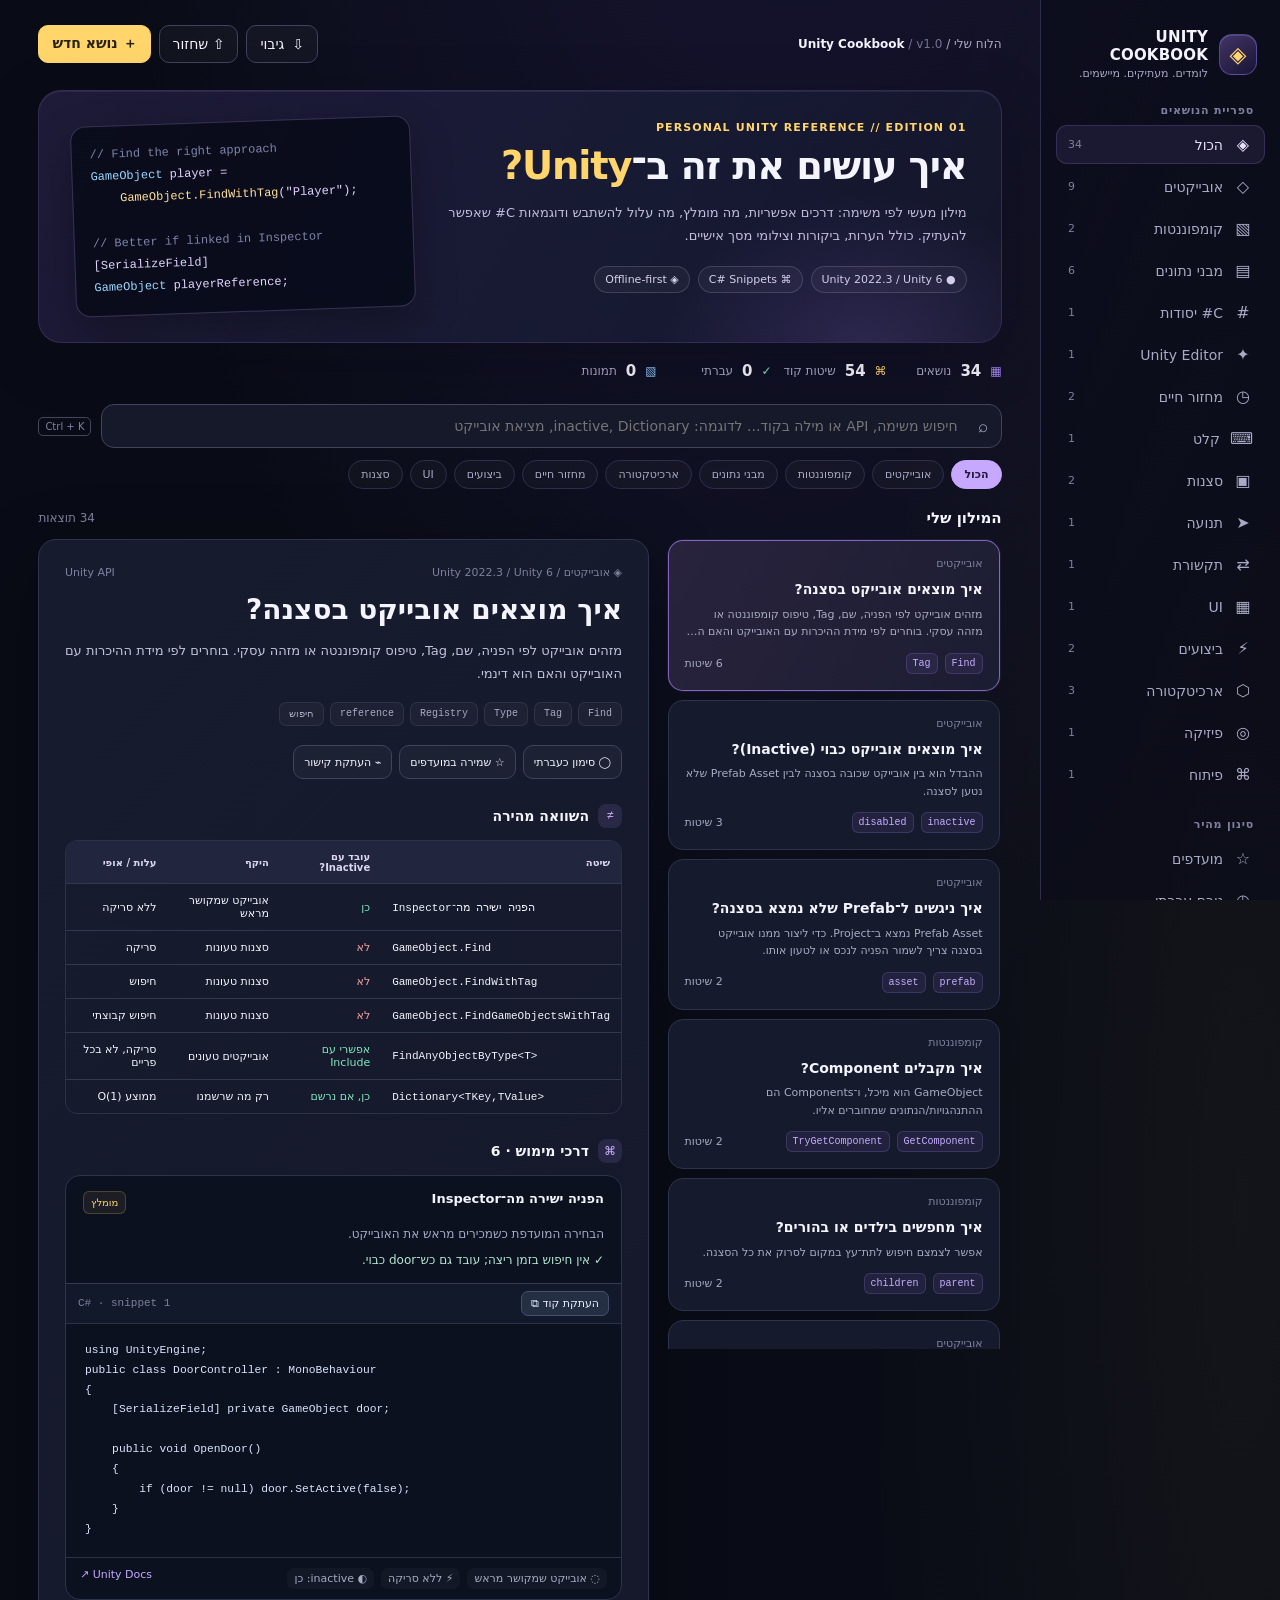
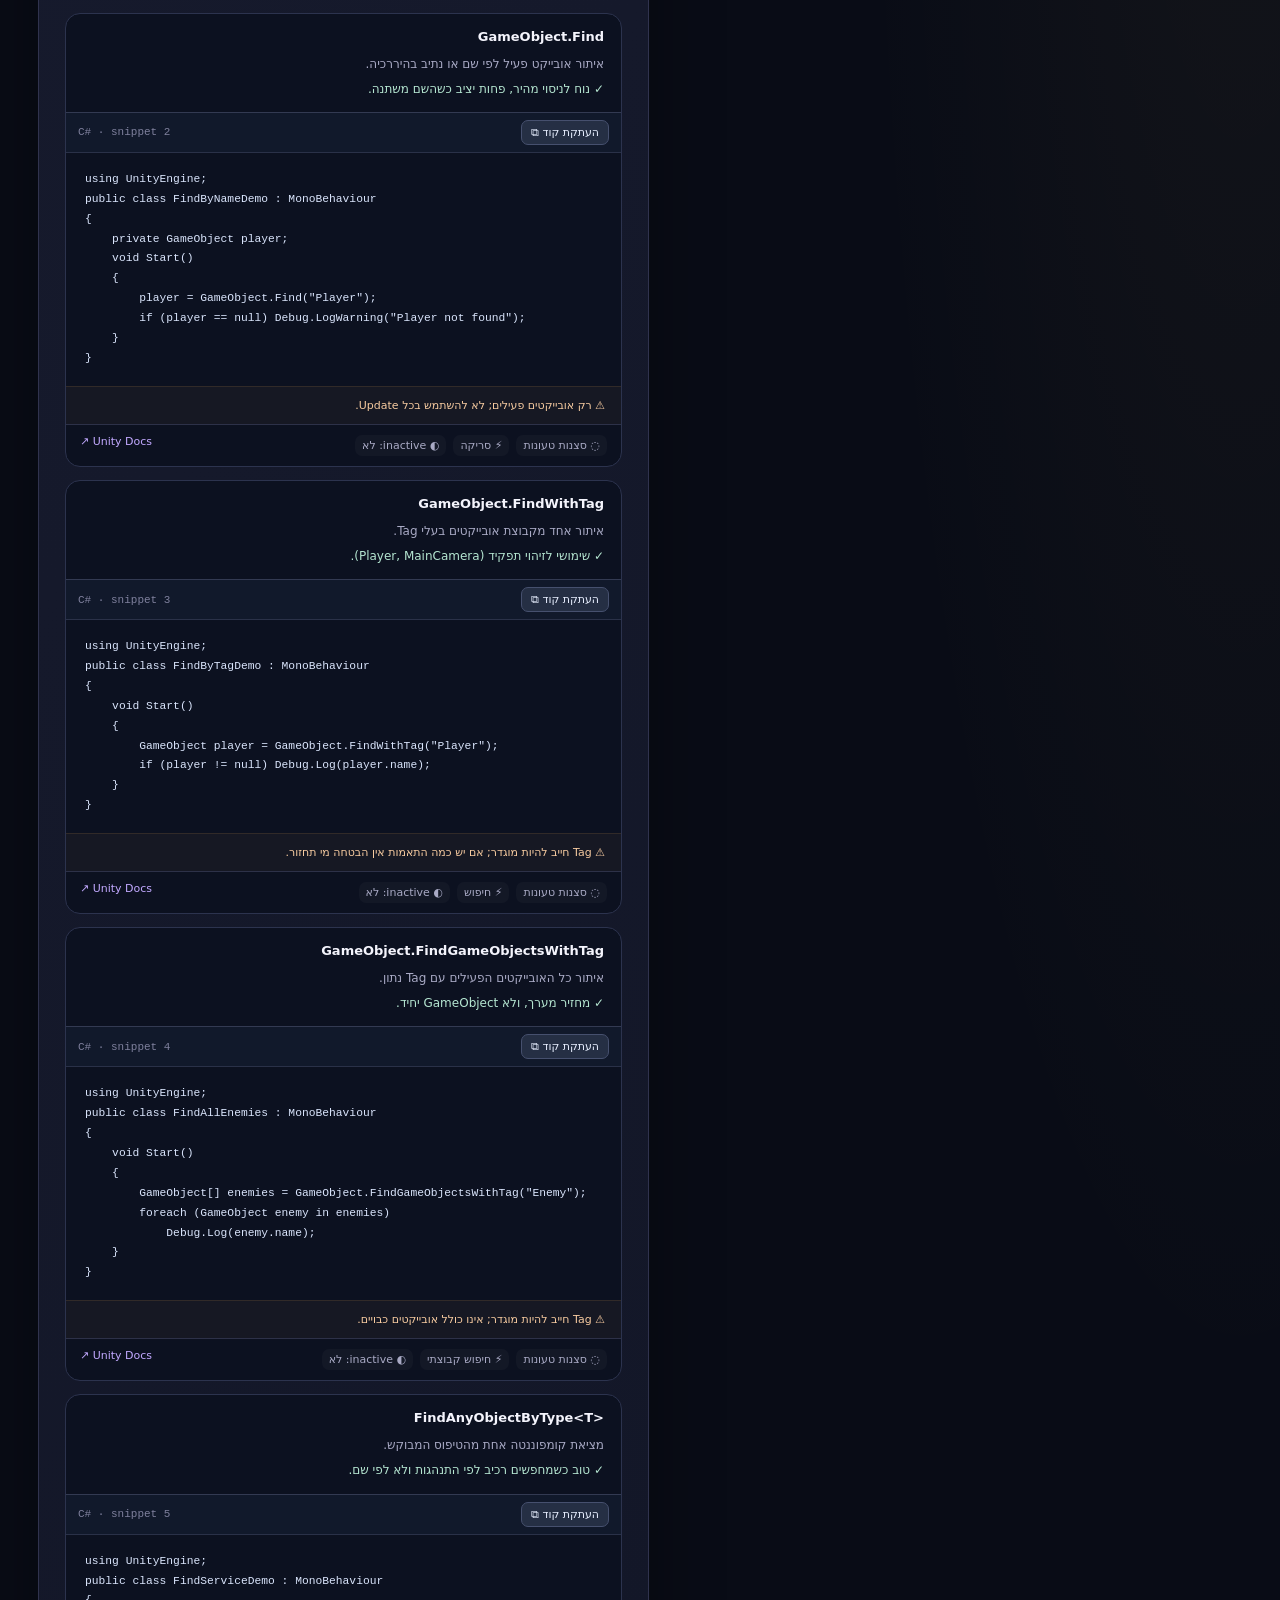
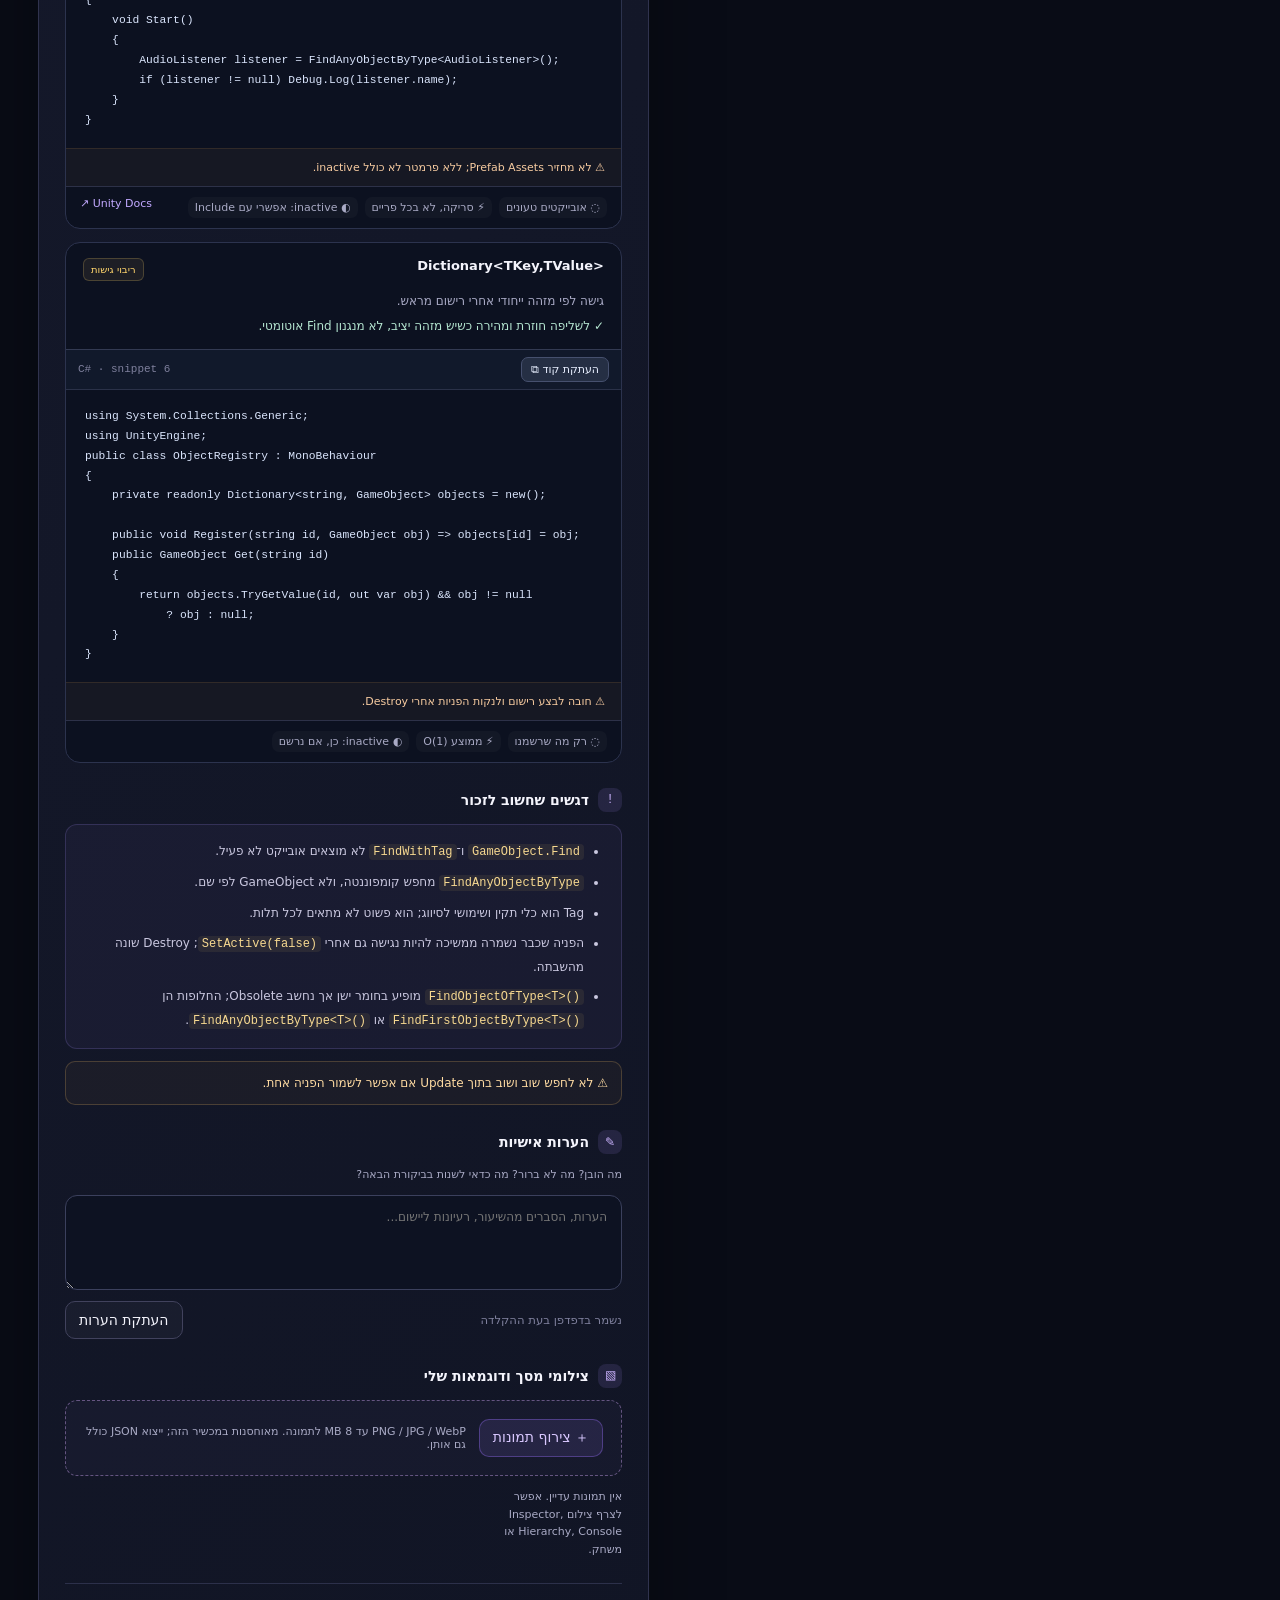
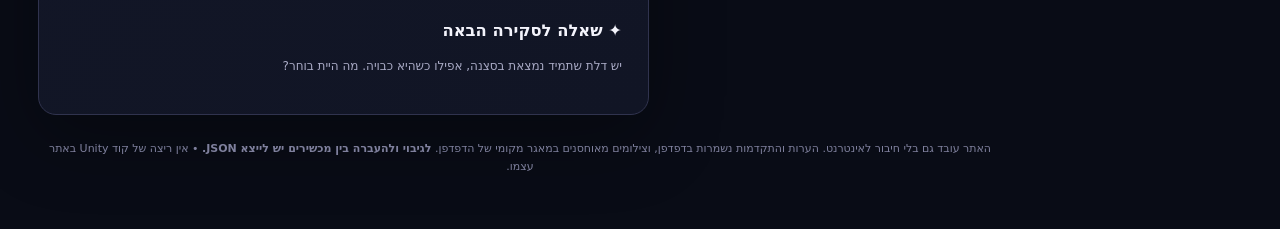
==== unity-cookbook/index.html @ 3eb7d100 "feat(unity): add interactive Unity Cookbook reference" ====
<!DOCTYPE html>
<html lang="he" dir="rtl">
<head>
<meta charset="UTF-8" />
<meta name="viewport" content="width=device-width, initial-scale=1, viewport-fit=cover" />
<meta name="color-scheme" content="dark" />
<meta name="theme-color" content="#0e101e" />
<title>Unity Cookbook — מילון הפיתוח שלי</title>
<style>
:root{--bg:#090c16;--bg2:#101326;--surface:#14182d;--panel:#181d34;--edge:#2c304a;--edge2:#41425d;--text:#f4f4fc;--muted:#a9aac5;--muted2:#7f809d;--purple:#ad8bff;--purple2:#8152ff;--yellow:#ffd56c;--green:#80e7bf;--red:#f5a2a2;--blue:#95c8ff;--r:18px;--shadow:0 22px 75px #0005;--mon:ui-monospace,SFMono-Regular,Consolas,'Cascadia Code',monospace;--font:system-ui,-apple-system,'Segoe UI',Arial,sans-serif}
*{box-sizing:border-box}html{scroll-behavior:smooth}body{font-family:var(--font);background:radial-gradient(ellipse 56% 32% at 62% -11%,#6945d52b,transparent),radial-gradient(ellipse 30% 36% at 97% 24%,#ffd36a0b,transparent),var(--bg);color:var(--text);margin:0;min-height:100vh;font-size:14px}button,input,textarea,select{font:inherit}button{cursor:pointer}button:disabled{opacity:.4;cursor:not-allowed}button:focus-visible,input:focus-visible,textarea:focus-visible,select:focus-visible,a:focus-visible{outline:2px solid var(--yellow);outline-offset:3px}a{color:var(--purple)}::selection{background:#916aff66;color:white}
.app{display:grid;grid-template-columns:240px minmax(0,1fr);min-height:100vh;max-width:1820px;margin:auto}.sidebar{border-left:1px solid var(--edge);padding:28px 15px 20px;background:#0b0d1bba;display:flex;flex-direction:column;gap:24px;position:sticky;top:0;height:100dvh;overflow:auto;z-index:5}.brand{display:flex;gap:11px;align-items:center;padding:0 8px}.brand-icon{width:41px;height:41px;display:grid;place-items:center;border:1px solid #9580fe66;background:linear-gradient(145deg,#ae83ff55,#8254f91e);border-radius:13px;color:var(--yellow);font-weight:900;font-size:22px;box-shadow:inset 0 1px #fff2}.brand strong{display:block;font-size:15px;letter-spacing:.2px}.brand small{display:block;color:var(--muted);font-size:11px;margin-top:3px}.mini-heading{font-size:11px;font-weight:800;letter-spacing:.07em;color:var(--muted2);padding:0 11px;margin-bottom:8px}.side-items{display:grid;gap:3px}.side-btn{width:100%;display:flex;align-items:center;gap:10px;min-height:39px;color:var(--muted);border:1px solid transparent;border-radius:11px;background:transparent;padding:0 11px;text-align:right}.side-btn:hover{background:#ffffff09;color:#fff}.side-btn.is-active{border-color:#aa88ff30;background:#ab88ff18;color:#e8dfff}.side-btn .glyph{font-size:16px;min-width:20px;text-align:center}.side-btn .count{margin-inline-start:auto;color:var(--muted2);font-size:11px;font-variant-numeric:tabular-nums}.progress-side{margin-top:auto;padding:13px;background:#ffffff06;border:1px solid var(--edge);border-radius:14px}.progress-title{display:flex;justify-content:space-between;gap:8px;font-size:12px}.progress-title span{color:var(--yellow);font-weight:800}.bar{background:#34344c;height:7px;border-radius:20px;overflow:hidden;margin:12px 0}.bar-fill{height:100%;width:0;background:linear-gradient(90deg,var(--purple2),var(--yellow));transition:width .3s}.side-note{color:var(--muted2);font-size:11px;line-height:1.5}.sidebar-actions{display:grid;gap:7px}.sidebar-actions button{justify-content:flex-start}
.main{min-width:0;padding:25px clamp(16px,3vw,44px) 60px}.topbar{display:flex;align-items:center;gap:12px;justify-content:space-between;margin-bottom:27px}.breadcrumb{color:var(--muted);font-size:12px}.breadcrumb b{color:var(--text)}.top-commands{display:flex;align-items:center;gap:8px;flex-wrap:wrap}.icon-btn,.btn{display:inline-flex;gap:8px;align-items:center;justify-content:center;border-radius:10px;min-height:38px;padding:8px 13px;border:1px solid var(--edge2);background:#ffffff08;color:var(--text);transition:.15s}.icon-btn:hover,.btn:hover{background:#ffffff14;border-color:#8f83c3}.btn-primary{background:var(--yellow);color:#282010;border-color:var(--yellow);font-weight:850}.btn-primary:hover{background:#ffdc84;border-color:#ffdc84}.btn-soft{border-color:#8d67ea65;background:#a480fa1c;color:#d9c8ff}.icon-btn{width:39px;padding:0}.kbd{padding:3px 6px;border:1px solid #45465c;border-radius:5px;color:var(--muted2);font-size:10px;direction:ltr}.hero{display:grid;grid-template-columns:minmax(0,1fr) minmax(210px,340px);gap:18px;background:linear-gradient(120deg,#252044bb,#191c36dd 58%,#14172ccc);border:1px solid #4a3b6f8e;box-shadow:inset 0 1px #ffffff12,0 16px 60px #0708173c;border-radius:23px;padding:30px 34px;overflow:hidden;position:relative}.hero:before{content:"";position:absolute;inset:auto -80px -175px auto;width:430px;height:330px;background:radial-gradient(ellipse,#ac7bfe2a,transparent 68%);pointer-events:none}.eyebrow{font-size:11px;font-weight:800;letter-spacing:.1em;color:var(--yellow);margin-bottom:9px}.hero h1{font-size:clamp(25px,3vw,42px);margin:0;line-height:1.2;letter-spacing:-.03em}.hero p{color:#c3bedb;max-width:550px;line-height:1.75;margin:13px 0 18px;font-size:13px}.hero-pills{display:flex;gap:8px;flex-wrap:wrap}.pill{border:1px solid #ffffff25;border-radius:999px;background:#ffffff09;padding:6px 10px;color:#d6d2eb;font-size:11px}.hero-code{direction:ltr;text-align:left;align-self:center;background:#080b18d9;border:1px solid #64558980;border-radius:15px;padding:17px 18px;box-shadow:0 16px 40px #0004;transform:rotate(-2deg);max-width:100%;font:12px/1.85 var(--mon);color:#e3d5ff;white-space:pre;overflow:auto}.hero-code .h-fn{color:#ffe19a}.hero-code .h-type{color:#9ed8ff}.hero-code .h-comment{color:#7d84a7}.stats{display:flex;gap:10px;align-items:center;margin:19px 0 24px;flex-wrap:wrap}.stat{min-width:105px;display:flex;gap:9px;align-items:center;color:var(--muted);font-size:12px}.stat b{color:var(--text);font-size:15px}.search-row{display:flex;gap:10px;align-items:center;margin-bottom:12px}.search-wrap{position:relative;flex:1;min-width:0}.search-wrap input{width:100%;border-radius:13px;padding:13px 43px 13px 14px;outline:0;color:var(--text);background:#15192a;border:1px solid #42435d}.search-wrap input:focus{border-color:var(--purple);box-shadow:0 0 0 3px #a984ff20}.search-icon{position:absolute;right:14px;top:50%;transform:translateY(-50%);color:var(--muted);font-size:17px}.chip-row{display:flex;flex-wrap:wrap;gap:7px;margin-bottom:20px}.chip{font-size:11px;border:1px solid var(--edge);background:#ffffff06;color:var(--muted);border-radius:999px;padding:7px 12px}.chip.active{color:#251a38;background:#c6a8ff;border-color:#c6a8ff;font-weight:800}.section-heading{display:flex;justify-content:space-between;align-items:center;gap:10px;margin-bottom:12px}.section-heading h2{font-size:15px;margin:0}.section-heading span{color:var(--muted2);font-size:12px}.work-area{display:grid;grid-template-columns:minmax(265px,335px) minmax(0,1fr);gap:18px;align-items:start}.catalog{display:flex;flex-direction:column;gap:9px;max-height:calc(100dvh - 90px);overflow:auto;padding:1px 2px 4px 1px;position:sticky;top:18px}.topic-card{border:1px solid #2e324b;background:#151a2d;border-radius:15px;text-align:right;color:inherit;padding:16px;transition:.16s;box-shadow:none}.topic-card:hover{border-color:#7262a2;transform:translateY(-1px)}.topic-card.selected{border-color:#b58cffa8;background:linear-gradient(120deg,#29233d,#1b1d32);box-shadow:0 0 0 1px #a283fd18}.topic-top{display:flex;align-items:center;justify-content:space-between;gap:8px;color:var(--muted2);font-size:11px}.topic-name{display:block;margin:9px 0 6px;font-size:14px;font-weight:800;line-height:1.45}.topic-desc{color:var(--muted);font-size:11px;line-height:1.6;display:-webkit-box;-webkit-line-clamp:2;-webkit-box-orient:vertical;overflow:hidden}.topic-meta{display:flex;gap:7px;margin-top:12px;align-items:center}.token{font:10px var(--mon);background:#a784fe16;color:#c6afff;border:1px solid #ac88ff30;padding:4px 6px;border-radius:6px;direction:ltr}.done{color:var(--green);font-size:11px}.favorite-dot{color:var(--yellow);font-size:15px}.detail{background:linear-gradient(135deg,#171b2e,#111525);border:1px solid #30334e;border-radius:18px;padding:clamp(16px,2vw,30px);min-width:0;box-shadow:var(--shadow)}.article-breadcrumb{display:flex;align-items:center;justify-content:space-between;gap:10px;flex-wrap:wrap;color:var(--muted2);font-size:11px}.article-title{font-size:clamp(20px,2.2vw,28px);margin:12px 0 10px;line-height:1.35}.lead{font-size:13px;line-height:1.8;color:#c3c4dc;margin:0 0 17px}.tags{display:flex;gap:6px;flex-wrap:wrap;margin-bottom:19px}.tag{background:#ffffff08;border:1px solid #ffffff14;padding:5px 9px;border-radius:7px;color:var(--muted);font:10px var(--mon);direction:ltr}.actions{display:flex;gap:7px;flex-wrap:wrap;margin:15px 0 25px}.actions .btn{font-size:11px;min-height:34px;padding:7px 10px}.article-sect{margin-top:25px}.article-sect h3{font-size:14px;margin:0 0 12px;display:flex;gap:9px;align-items:center}.article-sect h3 .seq{display:grid;place-items:center;background:#b28dff20;color:#ccb4ff;border-radius:8px;width:24px;height:24px;font:12px var(--mon)}.method{background:#0c1120;border:1px solid #2c334e;border-radius:15px;overflow:hidden;margin-bottom:13px}.method-head{padding:15px 17px 11px;display:flex;align-items:flex-start;gap:10px;justify-content:space-between}.method-title{font-size:13px;font-weight:800;direction:ltr;text-align:left;unicode-bidi:plaintext}.method-desc{font-size:12px;line-height:1.6;color:var(--muted);padding:0 17px 13px}.method-flag{font-size:10px;white-space:nowrap;color:var(--yellow);background:#ffd56c12;border:1px solid #ffd56c35;padding:5px 7px;border-radius:6px}.codebar{display:flex;gap:8px;align-items:center;justify-content:space-between;padding:7px 12px;background:#11192b;border-top:1px solid #333a52;border-bottom:1px solid #2a3148;color:var(--muted2);font:11px var(--mon);direction:ltr}.codebar button{font-family:var(--font);font-size:11px;border:1px solid #46506e;border-radius:7px;padding:5px 9px;background:#252f44;color:#e8efff}.codebar button:hover{background:#3b4861}.method pre{direction:ltr;text-align:left;white-space:pre;overflow:auto;margin:0;padding:17px 19px;font:11.3px/1.76 var(--mon);tab-size:4;color:#dae5fc;scrollbar-width:thin;max-height:420px}.method-foot{display:flex;flex-wrap:wrap;gap:7px;padding:10px 14px;border-top:1px solid #2d3148;color:var(--muted);font-size:11px}.micro{display:inline-flex;gap:5px;align-items:center;padding:4px 7px;border-radius:7px;background:#ffffff07}.method-caution{color:#f7cba0;font-size:11px;line-height:1.55;padding:10px 16px;background:#ffbd6b0a;border-top:1px solid #e6a35121}.method-link{display:inline-block;color:#c2a9ff;text-decoration:none;font-size:11px;margin-inline-start:auto}.method-link:hover{text-decoration:underline}.tips{background:#a78bfd0c;border:1px solid #a78bfd2f;border-radius:12px;padding:15px 17px}.tips ul{margin:0;padding-right:20px;line-height:1.9;color:#cac8e0;font-size:12px}.tips li+li{margin-top:7px}.warning{margin-top:12px;border:1px solid #f9c36a36;border-radius:10px;padding:11px 13px;color:#ffdba2;font-size:12px;line-height:1.7;background:#e6a74c0b}.compare{width:100%;overflow:auto;border:1px solid var(--edge);border-radius:12px}.compare table{border-collapse:collapse;width:100%;min-width:550px;font-size:11px}.compare th{background:#22253e;color:#dcd6f2;font-size:10px}.compare td,.compare th{padding:10px 11px;text-align:right;border-bottom:1px solid #333750}.compare tr:last-child td{border-bottom:0}.compare td:first-child{font-family:var(--mon);direction:ltr;text-align:left;unicode-bidi:plaintext}.compare .yes{color:var(--green)}.compare .no{color:var(--red)}.notes-editor{width:100%;min-height:95px;border-radius:12px;padding:12px 14px;resize:vertical;background:#0d1222;color:var(--text);border:1px solid #3b405d;line-height:1.65;font-size:12px}.muted{color:var(--muted);font-size:11px;line-height:1.6}.attachment-zone{border:1px dashed #655581;border-radius:12px;padding:18px;display:flex;align-items:center;gap:13px;flex-wrap:wrap;background:#a787ff09}.attachment-zone p{color:var(--muted);font-size:11px;margin:0;flex:1}.gallery{display:grid;grid-template-columns:repeat(auto-fill,minmax(110px,1fr));gap:10px;margin-top:12px}.thumb{position:relative;min-width:0}.thumb img{width:100%;height:105px;object-fit:cover;cursor:pointer;border-radius:10px;border:1px solid #4a4964;background:#222}.thumb span{display:block;font-size:10px;color:var(--muted);white-space:nowrap;overflow:hidden;text-overflow:ellipsis;padding-top:5px}.delete-thumb{position:absolute;top:5px;left:5px;background:#111bde!important;color:white;border:1px solid #fffa;border-radius:6px;font-size:12px;min-width:23px;height:23px}.review-prompt{border-top:1px solid var(--edge);padding-top:20px;margin-top:25px}.review-prompt p{font-size:12px;color:var(--muted);line-height:1.7}.footer{margin-top:25px;color:var(--muted2);font-size:11px;text-align:center;line-height:1.6}.empty{border:1px dashed #54516e;border-radius:16px;padding:55px 20px;text-align:center;color:var(--muted);line-height:1.8}.empty strong{display:block;color:var(--text);font-size:18px}.back-mobile{display:none}.modal{position:fixed;inset:0;z-index:30;background:#02030bdc;display:none;align-items:center;justify-content:center;padding:20px;backdrop-filter:blur(12px)}.modal.open{display:flex}.modal-card{width:min(560px,100%);background:#191e32;border:1px solid #6b6487;border-radius:20px;padding:24px;box-shadow:0 20px 100px #000b;max-height:90dvh;overflow:auto}.modal-title{display:flex;justify-content:space-between;align-items:center;gap:12px}.modal-card h2{font-size:20px;margin:0 0 18px}.field{display:grid;gap:7px;margin-bottom:14px}.field label{color:var(--muted);font-size:12px}.field input,.field select,.field textarea{width:100%;border:1px solid #454a67;border-radius:9px;color:var(--text);background:#0f1526;padding:11px;outline:0}.field textarea{min-height:85px;resize:vertical}.field .codearea{font:11px/1.5 var(--mon);direction:ltr;text-align:left;min-height:145px}.modal-footer{display:flex;justify-content:flex-end;gap:8px;margin-top:15px}.image-modal img{max-width:min(100%,1100px);max-height:83dvh;object-fit:contain}.image-modal .close-image{position:fixed;top:20px;left:20px;color:white;background:#1d2546;border:1px solid #72738c;border-radius:12px;font-size:18px;padding:10px 14px}.toast{position:fixed;bottom:23px;left:24px;border:1px solid #6c658a;background:#25243e;color:white;padding:12px 16px;border-radius:12px;box-shadow:0 12px 40px #0009;z-index:50;font-size:12px;display:none;max-width:calc(100vw - 40px)}.toast.show{display:block}.mobile-nav{display:none}.small-divider{height:1px;background:var(--edge);margin:15px 0}.save-line{display:flex;justify-content:space-between;gap:10px;margin-top:8px;align-items:center}.save-line small{color:var(--muted2)}
@media(max-width:1200px){.app{grid-template-columns:195px minmax(0,1fr)}.sidebar{padding-inline:10px}.work-area{grid-template-columns:minmax(230px,300px) minmax(0,1fr)}.main{padding-inline:20px}.hero{grid-template-columns:1fr minmax(160px,240px);padding:25px}.hero-code{font-size:10px}}
@media(max-width:930px){.app{grid-template-columns:1fr}.sidebar{display:none}.main{padding:14px 15px 75px}.mobile-nav{display:flex;align-items:center;justify-content:space-between;gap:12px;padding:9px 15px;background:#111526;position:sticky;top:0;z-index:10;border-bottom:1px solid var(--edge)}.mobile-nav .brand-icon{width:33px;height:33px;font-size:18px}.mobile-nav .brand strong{font-size:13px}.mobile-nav button{padding:7px 10px;font-size:11px}.topbar{margin-bottom:15px}.work-area{grid-template-columns:minmax(215px,290px) minmax(0,1fr)}.catalog{top:70px;max-height:calc(100dvh - 85px)}}
@media(max-width:700px){.hero{grid-template-columns:1fr;padding:21px}.hero-code{display:none}.hero h1{font-size:27px}.hero p{font-size:12px}.topbar .breadcrumb{display:none}.topbar{justify-content:flex-end}.top-commands .kbd{display:none}.work-area{display:block}.catalog{max-height:none;position:static;overflow:visible}.detail{display:none;scroll-margin-top:80px}.search-row .kbd{display:none}.work-area.detail-open .catalog{display:none}.work-area.detail-open .detail{display:block}.work-area.detail-open .back-mobile{display:inline-flex;margin-bottom:13px}.topic-card{padding:15px}.stat{min-width:auto}.article-title{font-size:23px}.detail{padding:18px 15px}.modal{padding:12px}.modal-card{padding:18px}}
@media(prefers-reduced-motion:reduce){*,*:before,*:after{animation-duration:.01ms!important;scroll-behavior:auto!important;transition:none!important}.topic-card:hover{transform:none}}
</style>
</head>
<body>
<div class="mobile-nav"><div class="brand"><div class="brand-icon">◈</div><div><strong>UNITY COOKBOOK</strong><small>המילון האישי</small></div></div><button id="mobileMenu" class="btn">חיפוש ◂</button></div>
<div class="app">
<aside class="sidebar">
  <div class="brand"><div class="brand-icon">◈</div><div><strong>UNITY COOKBOOK</strong><small>לומדים. מעתיקים. מיישמים.</small></div></div>
  <div><div class="mini-heading">ספריית הנושאים</div><div id="sideCategories" class="side-items"></div></div>
  <div><div class="mini-heading">סינון מהיר</div><div class="side-items"><button class="side-btn" data-mode="favorites"><span class="glyph">☆</span> מועדפים</button><button class="side-btn" data-mode="unreviewed"><span class="glyph">◷</span> טרם עברתי</button><button class="side-btn" data-mode="reviewed"><span class="glyph">✓</span> כבר למדתי</button></div></div>
  <div class="progress-side"><div class="progress-title"><b>התקדמות בלמידה</b><span id="sideProgressCount">0/0</span></div><div class="bar"><div id="progressFill" class="bar-fill"></div></div><div class="side-note">מסמנים נושאים כ"עברתי עליו" אחרי Review.</div></div>
  <div class="sidebar-actions"><button id="exportSide" class="btn">⇩ גיבוי מלא (JSON)</button><button id="importSide" class="btn">⇧ שחזור גיבוי</button><button id="markdownSide" class="btn">≡ ייצוא Markdown</button></div>
</aside>
<div class="main">
<div class="topbar"><div class="breadcrumb">הלוח שלי / <b>Unity Cookbook</b> <span style="color:#6f7390">/ v1.0</span></div><div class="top-commands"><button class="btn" id="backupTop" title="ייצוא קובץ שכולל הערות וצילומי מסך">⇩ <span>גיבוי</span></button><button class="btn" id="importTop" title="שחזור מגיבוי JSON">⇧ שחזור</button><button class="btn btn-primary" id="addTop">＋ נושא חדש</button></div></div>
<header class="hero"><div><div class="eyebrow">PERSONAL UNITY REFERENCE // EDITION 01</div><h1>איך עושים את זה ב־<span style="color:var(--yellow)">Unity?</span></h1><p>מילון מעשי לפי משימה: דרכים אפשריות, מה מומלץ, מה עלול להשתבש ודוגמאות C# שאפשר להעתיק. כולל הערות, ביקורות וצילומי מסך אישיים.</p><div class="hero-pills"><span class="pill">● Unity 2022.3 / Unity 6</span><span class="pill">⌘ C# Snippets</span><span class="pill">◈ Offline-first</span></div></div><div class="hero-code"><span class="h-comment">// Find the right approach</span>
<span class="h-type">GameObject</span> player =
    <span class="h-fn">GameObject.FindWithTag</span>("Player");

<span class="h-comment">// Better if linked in Inspector</span>
[SerializeField]
<span class="h-type">GameObject</span> playerReference;</div></header>
<div class="stats"><div class="stat"><span style="color:var(--purple)">▦</span> <b id="statTopics">0</b> נושאים</div><div class="stat"><span style="color:var(--yellow)">⌘</span> <b id="statMethods">0</b> שיטות קוד</div><div class="stat"><span style="color:var(--green)">✓</span> <b id="statReviewed">0</b> עברתי</div><div class="stat"><span style="color:var(--blue)">▧</span> <b id="statPhotos">0</b> תמונות</div></div>
<div class="search-row"><div class="search-wrap"><span class="search-icon">⌕</span><input id="search" type="search" placeholder="חיפוש משימה, API או מילה בקוד... לדוגמה: inactive, Dictionary, מציאת אובייקט" autocomplete="off" /></div><span class="kbd">Ctrl + K</span></div>
<div class="chip-row" id="chips"></div>
<div class="section-heading"><h2 id="sectionTitle">המילון שלי</h2><span id="sectionCount">0 תוצאות</span></div>
<div class="work-area" id="workArea"><div id="catalog" class="catalog"></div><article id="detail" class="detail"></article></div>
<footer class="footer">האתר עובד גם בלי חיבור לאינטרנט. הערות והתקדמות נשמרות בדפדפן, וצילומים מאוחסנים במאגר מקומי של הדפדפן. <strong>לגיבוי ולהעברה בין מכשירים יש לייצא JSON.</strong> • אין ריצה של קוד Unity באתר עצמו.</footer>
</div>
</div>
<div class="modal" id="entryModal" role="dialog" aria-modal="true" aria-label="הוספת נושא"><div class="modal-card"><div class="modal-title"><h2>נושא חדש למילון</h2><button class="icon-btn" id="closeModal" aria-label="סגירה">×</button></div><form id="entryForm"><div class="field"><label for="newTitle">שם המשימה</label><input id="newTitle" maxlength="120" placeholder="איך מוצאים אובייקט לפי..." required /></div><div class="field"><label for="newCategory">קטגוריה</label><select id="newCategory"></select></div><div class="field"><label for="newSummary">הסבר קצר</label><textarea id="newSummary" placeholder="מתי נשתמש בזה ומה זה עושה?" required></textarea></div><div class="field"><label for="newMethod">שם השיטה</label><input id="newMethod" maxlength="100" placeholder="GameObject.Find(...)" required /></div><div class="field"><label for="newCode">קוד C#</label><textarea id="newCode" class="codearea" placeholder="using UnityEngine; ..." required spellcheck="false"></textarea></div><div class="field"><label for="newTips">דגשים/הערות (שורה לכל דגש)</label><textarea id="newTips"></textarea></div><div class="modal-footer"><button type="button" class="btn" id="cancelModal">ביטול</button><button type="submit" class="btn btn-primary">שמירת הנושא</button></div></form></div></div>
<div class="modal image-modal" id="imageModal"><button id="closeImage" class="close-image" aria-label="סגירה">×</button><img id="zoomedImage" alt="צילום מסך מוגדל" /></div>
<input id="importInput" type="file" accept="application/json,.json" hidden />
<input id="imageInput" type="file" accept="image/png,image/jpeg,image/webp" multiple hidden />
<div id="toast" class="toast" aria-live="polite"></div>
<script type="application/json" id="seed">[{"id":"find-object","title":"איך מוצאים אובייקט בסצנה?","category":"אובייקטים","summary":"מזהים אובייקט לפי הפניה, שם, Tag, טיפוס קומפוננטה או מזהה עסקי. בוחרים לפי מידת ההיכרות עם האובייקט והאם הוא דינמי.","methods":[{"name":"הפניה ישירה מה־Inspector","summary":"הבחירה המועדפת כשמכירים מראש את האובייקט.","code":"using UnityEngine;\npublic class DoorController : MonoBehaviour\n{\n    [SerializeField] private GameObject door;\n\n    public void OpenDoor()\n    {\n        if (door != null) door.SetActive(false);\n    }\n}","why":"אין חיפוש בזמן ריצה; עובד גם כש־door כבוי.","caution":"","inactive":"כן","scope":"אובייקט שמקושר מראש","cost":"ללא סריקה","doc":"https://docs.unity3d.com/6000.0/Documentation/ScriptReference/SerializeField.html","label":"מומלץ"},{"name":"GameObject.Find","summary":"איתור אובייקט פעיל לפי שם או נתיב בהיררכיה.","code":"using UnityEngine;\npublic class FindByNameDemo : MonoBehaviour\n{\n    private GameObject player;\n    void Start()\n    {\n        player = GameObject.Find(\"Player\");\n        if (player == null) Debug.LogWarning(\"Player not found\");\n    }\n}","why":"נוח לניסוי מהיר, פחות יציב כשהשם משתנה.","caution":"רק אובייקטים פעילים; לא להשתמש בכל Update.","inactive":"לא","scope":"סצנות טעונות","cost":"סריקה","doc":"https://docs.unity3d.com/6000.0/Documentation/ScriptReference/GameObject.Find.html","label":""},{"name":"GameObject.FindWithTag","summary":"איתור אחד מקבוצת אובייקטים בעלי Tag.","code":"using UnityEngine;\npublic class FindByTagDemo : MonoBehaviour\n{\n    void Start()\n    {\n        GameObject player = GameObject.FindWithTag(\"Player\");\n        if (player != null) Debug.Log(player.name);\n    }\n}","why":"שימושי לזיהוי תפקיד (Player, MainCamera).","caution":"Tag חייב להיות מוגדר; אם יש כמה התאמות אין הבטחה מי תחזור.","inactive":"לא","scope":"סצנות טעונות","cost":"חיפוש","doc":"https://docs.unity3d.com/6000.0/Documentation/ScriptReference/GameObject.FindWithTag.html","label":""},{"name":"GameObject.FindGameObjectsWithTag","summary":"איתור כל האובייקטים הפעילים עם Tag נתון.","code":"using UnityEngine;\npublic class FindAllEnemies : MonoBehaviour\n{\n    void Start()\n    {\n        GameObject[] enemies = GameObject.FindGameObjectsWithTag(\"Enemy\");\n        foreach (GameObject enemy in enemies)\n            Debug.Log(enemy.name);\n    }\n}","why":"מחזיר מערך, ולא GameObject יחיד.","caution":"Tag חייב להיות מוגדר; אינו כולל אובייקטים כבויים.","inactive":"לא","scope":"סצנות טעונות","cost":"חיפוש קבוצתי","doc":"https://docs.unity3d.com/6000.0/Documentation/ScriptReference/GameObject.FindGameObjectsWithTag.html","label":""},{"name":"FindAnyObjectByType<T>","summary":"מציאת קומפוננטה אחת מהטיפוס המבוקש.","code":"using UnityEngine;\npublic class FindServiceDemo : MonoBehaviour\n{\n    void Start()\n    {\n        AudioListener listener = FindAnyObjectByType<AudioListener>();\n        if (listener != null) Debug.Log(listener.name);\n    }\n}","why":"טוב כשמחפשים רכיב לפי התנהגות ולא לפי שם.","caution":"לא מחזיר Prefab Assets; ללא פרמטר לא כולל inactive.","inactive":"אפשרי עם Include","scope":"אובייקטים טעונים","cost":"סריקה, לא בכל פריים","doc":"https://docs.unity3d.com/6000.0/Documentation/ScriptReference/Object.FindAnyObjectByType.html","label":""},{"name":"Dictionary<TKey,TValue>","summary":"גישה לפי מזהה ייחודי אחרי רישום מראש.","code":"using System.Collections.Generic;\nusing UnityEngine;\npublic class ObjectRegistry : MonoBehaviour\n{\n    private readonly Dictionary<string, GameObject> objects = new();\n\n    public void Register(string id, GameObject obj) => objects[id] = obj;\n    public GameObject Get(string id)\n    {\n        return objects.TryGetValue(id, out var obj) && obj != null\n            ? obj : null;\n    }\n}","why":"לשליפה חוזרת ומהירה כשיש מזהה יציב, לא מנגנון Find אוטומטי.","caution":"חובה לבצע רישום ולנקות הפניות אחרי Destroy.","inactive":"כן, אם נרשם","scope":"רק מה שרשמנו","cost":"ממוצע O(1)","doc":"","label":"ריבוי גישות"}],"tags":["Find","Tag","Type","Registry","reference","חיפוש"],"notes":["`GameObject.Find` ו־`FindWithTag` לא מוצאים אובייקט לא פעיל.","`FindAnyObjectByType` מחפש קומפוננטה, ולא GameObject לפי שם.","Tag הוא כלי תקין ושימושי לסיווג; הוא פשוט לא מתאים לכל תלות.","הפניה שכבר נשמרה ממשיכה להיות נגישה גם אחרי `SetActive(false)`; Destroy שונה מהשבתה.","`FindObjectOfType<T>()` מופיע בחומר ישן אך נחשב Obsolete; החלופות הן `FindFirstObjectByType<T>()` או `FindAnyObjectByType<T>()`. "],"avoid":"לא לחפש שוב ושוב בתוך Update אם אפשר לשמור הפניה אחת.","quiz":"יש דלת שתמיד נמצאת בסצנה, אפילו כשהיא כבויה. מה היית בוחר?","source":"Unity API","version":"Unity 2022.3 / Unity 6"},{"id":"inactive","title":"איך מוצאים אובייקט כבוי (Inactive)?","category":"אובייקטים","summary":"ההבדל הוא בין אובייקט שכובה בסצנה לבין Prefab Asset שלא נטען לסצנה.","methods":[{"name":"FindFirstObjectByType<T>(Include)","summary":"חיפוש קומפוננטה גם על אובייקטים כבויים.","code":"using UnityEngine;\npublic class FindInactiveDemo : MonoBehaviour\n{\n    void Start()\n    {\n        Canvas canvas = FindFirstObjectByType<Canvas>(\n            FindObjectsInactive.Include);\n        if (canvas != null) Debug.Log(canvas.gameObject.name);\n    }\n}","why":"","caution":"","inactive":"כן","scope":"טעונים, לא Assets","cost":"סריקה","doc":"https://docs.unity3d.com/6000.0/Documentation/ScriptReference/Object.FindFirstObjectByType.html","label":""},{"name":"GetComponentInChildren<T>(true)","summary":"חיפוש קומפוננטה בהיררכיית הילדים בלבד.","code":"using UnityEngine;\npublic class FindInactiveChild : MonoBehaviour\n{\n    void Start()\n    {\n        Renderer found = GetComponentInChildren<Renderer>(true);\n        if (found != null) Debug.Log(found.gameObject.name);\n    }\n}","why":"","caution":"","inactive":"כן","scope":"אני והילדים שלי","cost":"סריקה מקומית","doc":"https://docs.unity3d.com/6000.0/Documentation/ScriptReference/Component.GetComponentInChildren.html","label":"מומלץ לילדים"},{"name":"transform.Find(\"Child\")","summary":"איתור ילד ישיר לפי שם או נתיב יחסי.","code":"using UnityEngine;\npublic class ChildLookup : MonoBehaviour\n{\n    void Start()\n    {\n        Transform child = transform.Find(\"Panel/CloseButton\");\n        if (child != null) child.gameObject.SetActive(true);\n    }\n}","why":"","caution":"לא מבצע חיפוש רקורסיבי חופשי בלי נתיב.","inactive":"כן","scope":"ילדים לפי נתיב","cost":"חיפוש מקומי","doc":"https://docs.unity3d.com/6000.0/Documentation/ScriptReference/Transform.Find.html","label":""}],"tags":["inactive","disabled","includeInactive","כבוי"],"notes":["`FindObjectsInactive.Include` לא מאפשר לחפש Assets שבתיקיית Project.","`GetComponentInChildren(true)` כולל ילדים כבויים; האובייקט השורשי עצמו נבדק תמיד.","`transform.Find` יכול למצוא גם Transform של ילד כבוי."],"avoid":"","quiz":"מדוע GameObject.Find(\"HiddenPanel\") מחזיר null אף שהפאנל קיים ב־Hierarchy?","source":"Unity API","version":"Unity 2022.3 / Unity 6"},{"id":"prefab-reference","title":"איך ניגשים ל־Prefab שלא נמצא בסצנה?","category":"אובייקטים","summary":"Prefab Asset נמצא ב־Project. כדי ליצור ממנו אובייקט בסצנה צריך לשמור הפניה לנכס או לטעון אותו.","methods":[{"name":"SerializeField + Instantiate","summary":"קישור הנכס דרך Inspector ויצירת מופע בזמן ריצה.","code":"using UnityEngine;\npublic class EnemySpawner : MonoBehaviour\n{\n    [SerializeField] private GameObject enemyPrefab;\n\n    public void Spawn()\n    {\n        if (enemyPrefab != null)\n            Instantiate(enemyPrefab, transform.position, Quaternion.identity);\n    }\n}","why":"ברור, פשוט וללא מחרוזת נתיב.","caution":"","inactive":"כן: הנכס אינו אובייקט Scene","scope":"Asset מקושר","cost":"שליפה ישירה + יצירה","doc":"https://docs.unity3d.com/6000.0/Documentation/ScriptReference/Object.Instantiate.html","label":"מומלץ"},{"name":"Resources.Load<T>","summary":"טעינת נכס מתוך תיקיית Resources לפי נתיב.","code":"using UnityEngine;\npublic class ResourcePrefabDemo : MonoBehaviour\n{\n    void Start()\n    {\n        GameObject prefab = Resources.Load<GameObject>(\"Enemies/Slime\");\n        if (prefab != null) Instantiate(prefab);\n    }\n}","why":"מתאים לדוגמאות קטנות או מערכות Resources קיימות.","caution":"יש לשים את הנכס ב־Assets/Resources/Enemies/Slime.prefab; במערכות תוכן גדולות שקלו Addressables.","inactive":"","scope":"Assets/Resources","cost":"טעינה לפי נתיב","doc":"https://docs.unity3d.com/6000.0/Documentation/ScriptReference/Resources.Load.html","label":""}],"tags":["prefab","asset","Resources","Instantiate"],"notes":["Prefab Asset איננו GameObject חי בסצנה.","`GameObject.Find` מחפש אובייקטים בסצנות טעונות ולא קבצים בתיקיית Project."],"avoid":"","quiz":"","source":"Unity API","version":"Unity 2022.3 / Unity 6"},{"id":"components","title":"איך מקבלים Component?","category":"קומפוננטות","summary":"GameObject הוא מיכל, ו־Components הם ההתנהגויות/הנתונים שמחוברים אליו.","methods":[{"name":"GetComponent<T>","summary":"הקומפוננטה נמצאת על אותו אובייקט.","code":"using UnityEngine;\npublic class RigidbodyExample : MonoBehaviour\n{\n    private Rigidbody rb;\n    void Awake() => rb = GetComponent<Rigidbody>();\n    void FixedUpdate()\n    {\n        if (rb != null) rb.AddForce(Vector3.forward);\n    }\n}","why":"שמור תוצאה במקום לחזור על החיפוש.","caution":"","inactive":"כן, בהינתן הפניה לרכיב","scope":"אותו GameObject","cost":"מקומי","doc":"https://docs.unity3d.com/6000.0/Documentation/ScriptReference/Component.GetComponent.html","label":"נפוץ"},{"name":"TryGetComponent<T>","summary":"בדיקה ללא הנחה שהקומפוננטה קיימת.","code":"using UnityEngine;\npublic class OptionalComponentDemo : MonoBehaviour\n{\n    void Start()\n    {\n        if (TryGetComponent<Rigidbody>(out var body))\n            Debug.Log(\"Mass: \" + body.mass);\n    }\n}","why":"טוב לרכיב אופציונלי.","caution":"","inactive":"","scope":"אותו GameObject","cost":"מקומי","doc":"https://docs.unity3d.com/6000.0/Documentation/ScriptReference/GameObject.TryGetComponent.html","label":""}],"tags":["GetComponent","TryGetComponent","Rigidbody"],"notes":["`GetComponent<T>()` מחזיר קומפוננטה, לא GameObject; גישה ל־GameObject דרך `component.gameObject`.","רצוי `RequireComponent` לרכיב חובה, בנוסף לבדיקה לפי הצורך."],"avoid":"","quiz":"","source":"Unity API","version":"Unity 2022.3 / Unity 6"},{"id":"hierarchy","title":"איך מחפשים בילדים או בהורים?","category":"קומפוננטות","summary":"אפשר לצמצם חיפוש לתת־עץ במקום לסרוק את כל הסצנה.","methods":[{"name":"GetComponentsInChildren<T>(true)","summary":"מחזיר את כל הקומפוננטות אצלנו ובילדים, כולל כבויים.","code":"using UnityEngine;\npublic class RenderersUnderRoot : MonoBehaviour\n{\n    void Start()\n    {\n        Renderer[] renderers = GetComponentsInChildren<Renderer>(true);\n        foreach (var renderer in renderers)\n            Debug.Log(renderer.name);\n    }\n}","why":"","caution":"","inactive":"כן","scope":"היררכיית ילדים","cost":"סריקה מקומית","doc":"https://docs.unity3d.com/6000.0/Documentation/ScriptReference/Component.GetComponentsInChildren.html","label":"מומלץ"},{"name":"GetComponentInParent<T>","summary":"חיפוש כלפי מעלה להורה בעל הקומפוננטה.","code":"using UnityEngine;\npublic class ChildPart : MonoBehaviour\n{\n    void Start()\n    {\n        Rigidbody parentBody = GetComponentInParent<Rigidbody>();\n        if (parentBody != null) Debug.Log(parentBody.name);\n    }\n}","why":"","caution":"","inactive":"","scope":"אני והורים","cost":"סריקה מקומית","doc":"https://docs.unity3d.com/6000.0/Documentation/ScriptReference/Component.GetComponentInParent.html","label":""}],"tags":["parent","children","hierarchy","GetComponentsInChildren"],"notes":["אל תבלבל בין `Transform.Find` (לפי נתיב) לבין `GetComponentInChildren` (לפי טיפוס)."],"avoid":"","quiz":"","source":"Unity API","version":"Unity 2022.3 / Unity 6"},{"id":"set-active","title":"איך מפעילים או מכבים אובייקט?","category":"אובייקטים","summary":"הפעלת GameObject היא מצב של ההיררכיה, לא מחיקה מהסצנה.","methods":[{"name":"SetActive(bool)","summary":"מפעיל או מכבה את האובייקט מקומית.","code":"using UnityEngine;\npublic class PanelToggle : MonoBehaviour\n{\n    [SerializeField] private GameObject panel;\n    public void Show() { if (panel != null) panel.SetActive(true); }\n    public void Hide() { if (panel != null) panel.SetActive(false); }\n}","why":"","caution":"","inactive":"","scope":"הפניה קיימת","cost":"שינוי מצב","doc":"https://docs.unity3d.com/6000.0/Documentation/ScriptReference/GameObject.SetActive.html","label":"מומלץ"},{"name":"activeSelf vs activeInHierarchy","summary":"בודקים מצב מקומי לעומת מצב אפקטיבי בסצנה.","code":"using UnityEngine;\npublic class ActiveStateExample : MonoBehaviour\n{\n    void Start()\n    {\n        Debug.Log(\"Local: \" + gameObject.activeSelf);\n        Debug.Log(\"In hierarchy: \" + gameObject.activeInHierarchy);\n    }\n}","why":"","caution":"","inactive":"","scope":"אותו GameObject","cost":"קריאה ישירה","doc":"https://docs.unity3d.com/6000.0/Documentation/ScriptReference/GameObject-activeInHierarchy.html","label":""}],"tags":["activeSelf","activeInHierarchy","SetActive"],"notes":["אם ההורה כבוי, `activeSelf` של ילד יכול להיות true אבל `activeInHierarchy` יהיה false.","`SetActive(false)` שונה מ־`Destroy`: האובייקט נשאר בזיכרון והפניות אליו תקפות."],"avoid":"","quiz":"","source":"Unity API","version":"Unity 2022.3 / Unity 6"},{"id":"array","title":"איך יוצרים מערך (Array)?","category":"מבני נתונים","summary":"אוסף עם גודל קבוע וגישה באמצעות אינדקס.","methods":[{"name":"מערך טיפוסי","summary":"כשמספר האיברים ידוע מראש.","code":"using UnityEngine;\npublic class ArrayDemo : MonoBehaviour\n{\n    private int[] scores = { 10, 20, 30 };\n    void Start()\n    {\n        Debug.Log(scores[0]);\n        for (int i = 0; i < scores.Length; i++)\n            Debug.Log(scores[i]);\n    }\n}","why":"","caution":"","inactive":"","scope":"C#","cost":"גישה O(1)","doc":"","label":"בסיסי"}],"tags":["Array","[]","Length"],"notes":["`Length` הוא מספר איברי המערך, ו־`0` האינדקס הראשון.","Unity יודע לסריאלז מערכים של טיפוסים נתמכים."],"avoid":"","quiz":"","source":"Unity API","version":"Unity 2022.3 / Unity 6"},{"id":"list","title":"איך עובדים עם List<T>?","category":"מבני נתונים","summary":"רשימה דינמית עם סדר וגישה לפי אינדקס.","methods":[{"name":"Add / Remove / Count","summary":"יצירה, הוספה, מחיקה ומעבר על איברים.","code":"using System.Collections.Generic;\nusing UnityEngine;\npublic class ListDemo : MonoBehaviour\n{\n    private readonly List<string> names = new();\n    void Start()\n    {\n        names.Add(\"Avi\");\n        names.Add(\"Noa\");\n        names.Remove(\"Avi\");\n        foreach (string name in names) Debug.Log(name);\n        Debug.Log(\"Count: \" + names.Count);\n    }\n}","why":"","caution":"","inactive":"","scope":"C#","cost":"גישה לפי אינדקס O(1); חיפוש O(n)","doc":"","label":"בסיסי"},{"name":"List ב־Inspector","summary":"אפשר למלא רשימה טיפוסית בממשק Unity.","code":"using System.Collections.Generic;\nusing UnityEngine;\npublic class Waypoints : MonoBehaviour\n{\n    [SerializeField] private List<Transform> points = new();\n    public Transform GetPoint(int index)\n    {\n        return index >= 0 && index < points.Count ? points[index] : null;\n    }\n}","why":"","caution":"","inactive":"","scope":"רכיבים מקושרים","cost":"ללא חיפוש סצנה","doc":"https://docs.unity3d.com/6000.0/Documentation/ScriptReference/SerializeField.html","label":""}],"tags":["List","Add","Remove","Count","Inspector"],"notes":["`List<T>` שומרת סדר ויכולה להכיל כפילויות.","שימוש ב־`[SerializeField]` תומך ב־List כאשר סוג האיברים נתמך בסריאליזציה."],"avoid":"","quiz":"","source":"Unity API","version":"Unity 2022.3 / Unity 6"},{"id":"dictionary","title":"איך יוצרים ומשתמשים ב־Dictionary?","category":"מבני נתונים","summary":"מיפוי בין מפתח ייחודי לערך. שימושי לשמירת אובייקטים לפי ID, אבל הוא לא מחפש אוטומטית בסצנה.","methods":[{"name":"Add / TryGetValue / Remove","summary":"פעולות הבסיס של מילון.","code":"using System.Collections.Generic;\nusing UnityEngine;\npublic class DictionaryDemo : MonoBehaviour\n{\n    private readonly Dictionary<string, int> scores = new();\n    void Start()\n    {\n        scores[\"Player1\"] = 100;\n        if (scores.TryGetValue(\"Player1\", out int score))\n            Debug.Log(score);\n        scores.Remove(\"Player1\");\n    }\n}","why":"","caution":"","inactive":"","scope":"C#","cost":"חיפוש ממוצע O(1)","doc":"","label":"מומלץ"},{"name":"Inspector List → Runtime Dictionary","summary":"דרך מקובלת לקשר אובייקטים ידנית ולמפות אותם בזמן ריצה.","code":"using System;\nusing System.Collections.Generic;\nusing UnityEngine;\n\n[Serializable]\npublic class PanelEntry\n{\n    public string id;\n    public GameObject panel;\n}\n\npublic class PanelRegistry : MonoBehaviour\n{\n    [SerializeField] private List<PanelEntry> entries = new();\n    private readonly Dictionary<string, GameObject> panels = new();\n\n    void Awake()\n    {\n        foreach (var entry in entries)\n            if (!string.IsNullOrEmpty(entry.id) && entry.panel != null)\n                panels[entry.id] = entry.panel;\n    }\n\n    public GameObject Get(string id) =>\n        panels.TryGetValue(id, out var panel) && panel != null ? panel : null;\n}","why":"משלב הגדרה נוחה ב־Inspector עם שליפה מהירה בזמן ריצה.","caution":"מפתח כפול יחליף ערך קודם בשימוש באינדקסר.","inactive":"","scope":"אובייקטים רשומים","cost":"בניית מילון O(n), שליפה ממוצעת O(1)","doc":"https://docs.unity3d.com/6000.0/Documentation/ScriptReference/SerializeField.html","label":"Unity pattern"}],"tags":["Dictionary","TryGetValue","Inspector","Key","Value","Registry"],"notes":["Unity לא מסריאלז ישירות Dictionary רגיל ב־Inspector המובנה.","`TryGetValue` עדיף על `dict[key]` אם מפתח עשוי לא להתקיים.","יש לנקות רישום של אובייקטים שנהרסו, במיוחד במערכת דינמית."],"avoid":"","quiz":"האם Dictionary<string, GameObject> יודע למצוא אובייקט שלא הוספנו אליו?","source":"Unity API","version":"Unity 2022.3 / Unity 6"},{"id":"hashset","title":"איך שומרים ערכים בלי כפילויות?","category":"מבני נתונים","summary":"HashSet<T> מיועד לשייכות, לא לסדר או אינדקס.","methods":[{"name":"HashSet Add / Contains / Remove","summary":"מניעת כפילויות ובדיקת חברות.","code":"using System.Collections.Generic;\nusing UnityEngine;\npublic class CollectedKeys : MonoBehaviour\n{\n    private readonly HashSet<string> keys = new();\n    public void Collect(string id) => keys.Add(id);\n    public bool HasKey(string id) => keys.Contains(id);\n    public void Spend(string id) => keys.Remove(id);\n}","why":"","caution":"","inactive":"","scope":"C#","cost":"ממוצע O(1) לחברות","doc":"","label":"מומלץ"}],"tags":["HashSet","Contains","unique"],"notes":["אין גישה לפי `set[0]`.","Unity לא מציג HashSet רגיל ב־Inspector כברירת מחדל."],"avoid":"","quiz":"","source":"Unity API","version":"Unity 2022.3 / Unity 6"},{"id":"stack-queue","title":"איך עובדים עם Stack ו־Queue?","category":"מבני נתונים","summary":"Stack הוא LIFO; Queue הוא FIFO.","methods":[{"name":"Stack<T>","summary":"מתאים להיסטוריית מסכים ול־Undo.","code":"using System.Collections.Generic;\nusing UnityEngine;\npublic class BackStack : MonoBehaviour\n{\n    private readonly Stack<string> history = new();\n    void Start()\n    {\n        history.Push(\"Main\");\n        history.Push(\"Settings\");\n        Debug.Log(history.Pop()); // Settings\n    }\n}","why":"","caution":"","inactive":"","scope":"C#","cost":"Push/Pop O(1)","doc":"","label":""},{"name":"Queue<T>","summary":"מתאים לפקודות שמטופלות לפי סדר הגעה.","code":"using System.Collections.Generic;\nusing UnityEngine;\npublic class ActionQueue : MonoBehaviour\n{\n    private readonly Queue<string> actions = new();\n    void Start()\n    {\n        actions.Enqueue(\"Jump\");\n        actions.Enqueue(\"Run\");\n        Debug.Log(actions.Dequeue()); // Jump\n    }\n}","why":"","caution":"","inactive":"","scope":"C#","cost":"Enqueue/Dequeue O(1)","doc":"","label":""}],"tags":["Stack","Queue","LIFO","FIFO"],"notes":["`Pop`/`Dequeue` על אוסף ריק יזרקו חריגה; אפשר לבדוק `Count > 0`."],"avoid":"","quiz":"","source":"Unity API","version":"Unity 2022.3 / Unity 6"},{"id":"enum","title":"איך יוצרים Enum?","category":"C# יסודות","summary":"ערכים בעלי שמות ברורים במקום מחרוזות שבירות.","methods":[{"name":"Enum + switch","summary":"מצבי משחק, סוגי דמויות, מסכים.","code":"using UnityEngine;\npublic enum GameMode { Menu, Playing, Paused }\n\npublic class GameModeExample : MonoBehaviour\n{\n    [SerializeField] private GameMode mode = GameMode.Menu;\n    public void PrintMode()\n    {\n        switch (mode)\n        {\n            case GameMode.Menu: Debug.Log(\"Menu\"); break;\n            case GameMode.Playing: Debug.Log(\"Playing\"); break;\n            case GameMode.Paused: Debug.Log(\"Paused\"); break;\n        }\n    }\n}","why":"","caution":"","inactive":"","scope":"C# + Inspector","cost":"השוואה קלה","doc":"","label":"מומלץ"}],"tags":["Enum","switch","state"],"notes":["Enum הוא טיפוס C# רגיל; Unity תומך בהצגתו ב־Inspector."],"avoid":"","quiz":"","source":"Unity API","version":"Unity 2022.3 / Unity 6"},{"id":"serialize-field","title":"איך חושפים שדה ב־Inspector?","category":"Unity Editor","summary":"[SerializeField] שומר על private ועדיין מאפשר קישור או הגדרה בסצנה.","methods":[{"name":"[SerializeField] private","summary":"הדרך המקובלת לשדות שמגדירים ב־Editor.","code":"using UnityEngine;\npublic class CharacterConfig : MonoBehaviour\n{\n    [SerializeField] private float moveSpeed = 5f;\n    [SerializeField] private Transform target;\n\n    void Update()\n    {\n        if (target != null)\n            transform.position = Vector3.MoveTowards(\n                transform.position, target.position, moveSpeed * Time.deltaTime);\n    }\n}","why":"","caution":"","inactive":"","scope":"שדה על MonoBehaviour","cost":"קישור ישיר","doc":"https://docs.unity3d.com/6000.0/Documentation/ScriptReference/SerializeField.html","label":"מומלץ"}],"tags":["SerializeField","Inspector","private","serialization"],"notes":["`[SerializeField]` הוא עניין של סריאליזציה ולא שינוי נראות מ־private ל־public.","`readonly` ו־`static` לא עוברים סריאליזציה רגילה של Unity."],"avoid":"","quiz":"","source":"Unity API","version":"Unity 2022.3 / Unity 6"},{"id":"lifecycle","title":"מתי משתמשים ב־Awake, Start, Update?","category":"מחזור חיים","summary":"מפרידים בין השגת הפניות, איתחול ואירועים שחוזרים כל פריים.","methods":[{"name":"Lifecycle","summary":"דוגמה מינימלית לקצב ולסדר המשוער ב־MonoBehaviour פעיל.","code":"using UnityEngine;\npublic class LifecycleDemo : MonoBehaviour\n{\n    void Awake() => Debug.Log(\"Awake: local references\");\n    void OnEnable() => Debug.Log(\"OnEnable: enabled\");\n    void Start() => Debug.Log(\"Start: before first Update\");\n    void Update() { /* each rendered frame */ }\n    void FixedUpdate() { /* physics timestep */ }\n    void OnDisable() => Debug.Log(\"OnDisable\");\n    void OnDestroy() => Debug.Log(\"OnDestroy\");\n}","why":"","caution":"","inactive":"","scope":"MonoBehaviour","cost":"נקרא ע״י Unity","doc":"https://docs.unity3d.com/6000.0/Documentation/ScriptReference/MonoBehaviour.html","label":"בסיסי"}],"tags":["Awake","Start","OnEnable","Update","FixedUpdate"],"notes":["הסדר בין Awake של אובייקטים שונים אינו מובטח בלי הגדרת Script Execution Order/תכנון מפורש.","לא לבצע חיפוש סצנה בכל Update כשאפשר לאתחל ולשמור הפניה.","FixedUpdate קשור לצעד פיזיקה, לא לקצב ציור המסך."],"avoid":"","quiz":"","source":"Unity API","version":"Unity 2022.3 / Unity 6"},{"id":"input","title":"איך קוראים מקלדת או קלט?","category":"קלט","summary":"דוגמה ל־Input Manager הוותיק. בפרויקטים חדשים אפשר להשתמש בחבילת Input System.","methods":[{"name":"Input.GetKeyDown","summary":"אירוע מקש יחיד במסגרת ה־Legacy Input API.","code":"using UnityEngine;\npublic class KeyboardDemo : MonoBehaviour\n{\n    void Update()\n    {\n        if (Input.GetKeyDown(KeyCode.Space))\n            Debug.Log(\"Jump pressed\");\n    }\n}","why":"","caution":"","inactive":"","scope":"Legacy Input Manager","cost":"בדיקה כל Frame","doc":"https://docs.unity3d.com/6000.0/Documentation/ScriptReference/Input.GetKeyDown.html","label":"Legacy API"}],"tags":["Input","GetKeyDown","keyboard"],"notes":["כשמשתמשים ב־Input System החדש בלבד, יש להמיר למערכת Actions.","`GetKeyDown` נבדק בתוך `Update`, לא `FixedUpdate`, כדי לא לפספס אירועי פריים."],"avoid":"","quiz":"","source":"Unity API","version":"Unity 2022.3 / Unity 6"},{"id":"instantiate","title":"איך יוצרים אובייקט בזמן ריצה?","category":"אובייקטים","summary":"Instantiate יוצר עותק מסצנה או מ־Prefab. כדאי לשמור את ההפניה לעותק שנוצר.","methods":[{"name":"Instantiate(prefab, position, rotation)","summary":"ליצור מופע מתוך Prefab.","code":"using UnityEngine;\npublic class BulletSpawner : MonoBehaviour\n{\n    [SerializeField] private GameObject bulletPrefab;\n    public void Fire()\n    {\n        if (bulletPrefab == null) return;\n        GameObject bullet = Instantiate(\n            bulletPrefab, transform.position, transform.rotation);\n        Debug.Log(\"Spawned \" + bullet.name);\n    }\n}","why":"","caution":"","inactive":"","scope":"Prefab reference","cost":"יצירה/הקצאה","doc":"https://docs.unity3d.com/6000.0/Documentation/ScriptReference/Object.Instantiate.html","label":"בסיסי"}],"tags":["Instantiate","spawn","clone"],"notes":["אובייקט שיצרנו בזמן ריצה לא נשמר אוטומטית בקובץ הסצנה.","יצירה תכופה במיוחד יכולה לגרום להקצאות; שימוש חוזר עם pooling עשוי לעזור."],"avoid":"","quiz":"","source":"Unity API","version":"Unity 2022.3 / Unity 6"},{"id":"destroy","title":"איך משמידים אובייקט?","category":"אובייקטים","summary":"Destroy מסמן אובייקט להריסה; SetActive רק משבית.","methods":[{"name":"Destroy","summary":"השמדה לאחר פרק זמן.","code":"using UnityEngine;\npublic class DestroyAfterTime : MonoBehaviour\n{\n    [SerializeField] private float lifetime = 3f;\n    void Start() => Destroy(gameObject, lifetime);\n}","why":"","caution":"","inactive":"","scope":"אובייקט טעון","cost":"שחרור משאבים","doc":"https://docs.unity3d.com/6000.0/Documentation/ScriptReference/Object.Destroy.html","label":""},{"name":"SetActive(false)","summary":"השבתה לשימוש חוזר בלי להרוס.","code":"using UnityEngine;\npublic class ReusableEffect : MonoBehaviour\n{\n    public void Hide() => gameObject.SetActive(false);\n}","why":"","caution":"","inactive":"","scope":"הפניה קיימת","cost":"שינוי מצב","doc":"https://docs.unity3d.com/6000.0/Documentation/ScriptReference/GameObject.SetActive.html","label":""}],"tags":["Destroy","SetActive","pool"],"notes":["אחרי Destroy יש להסיר הפניות מרישומים כגון Dictionary/HashSet.","Destroy מתבצע בסוף מחזור העדכון הנוכחי ולא בהכרח ברגע הקריאה."],"avoid":"","quiz":"","source":"Unity API","version":"Unity 2022.3 / Unity 6"},{"id":"coroutine","title":"איך עושים פעולה עם השהיה?","category":"מחזור חיים","summary":"Coroutine מחלקת פעולה לאורך פריימים בלי לחסום את לולאת המשחק.","methods":[{"name":"IEnumerator + WaitForSeconds","summary":"המתנה בזמן משחק.","code":"using System.Collections;\nusing UnityEngine;\npublic class DelayDemo : MonoBehaviour\n{\n    public void Begin() => StartCoroutine(ShowAfterDelay());\n\n    private IEnumerator ShowAfterDelay()\n    {\n        yield return new WaitForSeconds(2f);\n        Debug.Log(\"2 game-time seconds later\");\n    }\n}","why":"","caution":"","inactive":"","scope":"MonoBehaviour פעיל","cost":"ללא חסימה","doc":"https://docs.unity3d.com/6000.0/Documentation/ScriptReference/MonoBehaviour.StartCoroutine.html","label":"נפוץ"}],"tags":["Coroutine","IEnumerator","WaitForSeconds","yield"],"notes":["`WaitForSeconds` מושפע מ־Time.timeScale; אפשר להשתמש ב־`WaitForSecondsRealtime` לזמן אמיתי.","Coroutine איננה thread נפרד."],"avoid":"","quiz":"","source":"Unity API","version":"Unity 2022.3 / Unity 6"},{"id":"scene-management","title":"איך עוברים בין Scenes?","category":"סצנות","summary":"SceneManager מספק טעינה סינכרונית ואסינכרונית.","methods":[{"name":"LoadScene","summary":"מעבר בסיסי לפי שם סצנה.","code":"using UnityEngine;\nusing UnityEngine.SceneManagement;\npublic class SceneLoader : MonoBehaviour\n{\n    public void GoToMenu() => SceneManager.LoadScene(\"MainMenu\");\n}","why":"","caution":"","inactive":"","scope":"Scenes בבילד","cost":"טעינה","doc":"https://docs.unity3d.com/6000.0/Documentation/ScriptReference/SceneManagement.SceneManager.LoadScene.html","label":""},{"name":"LoadSceneAsync","summary":"להתחיל טעינת סצנה אסינכרונית.","code":"using UnityEngine;\nusing UnityEngine.SceneManagement;\npublic class AsyncLoader : MonoBehaviour\n{\n    public void LoadLevel()\n    {\n        AsyncOperation loading = SceneManager.LoadSceneAsync(\"Level1\");\n        if (loading == null) Debug.LogError(\"Load failed\");\n    }\n}","why":"","caution":"","inactive":"","scope":"Scenes בבילד","cost":"טעינה בהדרגה","doc":"https://docs.unity3d.com/6000.0/Documentation/ScriptReference/SceneManagement.SceneManager.LoadSceneAsync.html","label":"לבניה רחבה"}],"tags":["SceneManager","LoadScene","LoadSceneAsync"],"notes":["יש לכלול את הסצנה ברשימת הסצנות שנכללות בבילד (Build Profiles / Build Settings בהתאם לגרסה).","אסינכרוני לא אומר שאין צורך לנהל זיכרון או מעבר בין שלבים."],"avoid":"","quiz":"","source":"Unity API","version":"Unity 2022.3 / Unity 6"},{"id":"transform","title":"איך מזיזים או מסובבים Transform?","category":"תנועה","summary":"מיקום, סיבוב וסקייל הם רכיבי Transform. תנועה עם פיזיקה דורשת שיקולים אחרים.","methods":[{"name":"Translate + deltaTime","summary":"תנועה פשוטה שאינה פיזיקלית.","code":"using UnityEngine;\npublic class SimpleMover : MonoBehaviour\n{\n    [SerializeField] private float speed = 3f;\n    void Update()\n    {\n        transform.Translate(Vector3.forward * (speed * Time.deltaTime));\n    }\n}","why":"","caution":"","inactive":"","scope":"Transform","cost":"כל Frame","doc":"https://docs.unity3d.com/6000.0/Documentation/ScriptReference/Transform.Translate.html","label":""},{"name":"MoveTowards","summary":"התקרבות לנקודת יעד בלי לעבור אותה.","code":"using UnityEngine;\npublic class FollowTarget : MonoBehaviour\n{\n    [SerializeField] private Transform target;\n    [SerializeField] private float speed = 3f;\n    void Update()\n    {\n        if (target == null) return;\n        transform.position = Vector3.MoveTowards(\n            transform.position, target.position, speed * Time.deltaTime);\n    }\n}","why":"","caution":"","inactive":"","scope":"Transform","cost":"כל Frame","doc":"https://docs.unity3d.com/6000.0/Documentation/ScriptReference/Vector3.MoveTowards.html","label":"מומלץ לתנועה לא פיזיקלית"}],"tags":["Transform","Translate","MoveTowards","deltaTime"],"notes":["`deltaTime` מתקן תלות בקצב הפריימים בתנועה המתבצעת ב־Update.","ל־Rigidbody דינמי העדיפו ממשקי תנועה פיזיקליים מתאימים ולא שינוי Transform ישיר ללא שיקול."],"avoid":"","quiz":"","source":"Unity API","version":"Unity 2022.3 / Unity 6"},{"id":"events","title":"איך מאזינים לאירוע בין קומפוננטות?","category":"תקשורת","summary":"מנגנון אירועים מפחית polling ומאפשר עדכון של כמה מאזינים.","methods":[{"name":"C# event Action","summary":"Producer שולח אירוע; Listener נרשם ומסיר הרשמה.","code":"using System;\nusing UnityEngine;\n\npublic class Health : MonoBehaviour\n{\n    public event Action Died;\n    public void Die() => Died?.Invoke();\n}\n\npublic class DeathLogger : MonoBehaviour\n{\n    [SerializeField] private Health health;\n    void OnEnable()\n    {\n        if (health != null) health.Died += OnDied;\n    }\n    void OnDisable()\n    {\n        if (health != null) health.Died -= OnDied;\n    }\n    private void OnDied() => Debug.Log(\"Died!\");\n}","why":"","caution":"","inactive":"","scope":"C# components","cost":"אירוע לפי צורך","doc":"","label":"מומלץ"}],"tags":["event","Action","delegate","OnEnable"],"notes":["להתנתק מאירוע ב־OnDisable/OnDestroy לפי אורך החיים.","הקוד מציג שני MonoBehaviours; שמור אותם בקבצים נפרדים בשם המחלקה עבור פרויקט Unity רגיל."],"avoid":"","quiz":"","source":"Unity API","version":"Unity 2022.3 / Unity 6"},{"id":"ui-button","title":"איך מחברים Button לפעולה?","category":"UI","summary":"אפשר לקשר OnClick ב־Inspector או מתוך קוד. ב־uGUI נעבוד עם UnityEngine.UI.","methods":[{"name":"Button.onClick.AddListener","summary":"חיבור והסרת מאזין בקוד.","code":"using UnityEngine;\nusing UnityEngine.UI;\npublic class MenuButton : MonoBehaviour\n{\n    [SerializeField] private Button playButton;\n    void OnEnable()\n    {\n        if (playButton != null) playButton.onClick.AddListener(Play);\n    }\n    void OnDisable()\n    {\n        if (playButton != null) playButton.onClick.RemoveListener(Play);\n    }\n    private void Play() => Debug.Log(\"Play!\");\n}","why":"","caution":"","inactive":"","scope":"uGUI Button","cost":"אירוע","doc":"https://docs.unity3d.com/6000.0/Documentation/ScriptReference/UI.Button-onClick.html","label":"מומלץ"}],"tags":["UI","Button","onClick","AddListener"],"notes":["יש לחבר את הכפתור דרך Inspector או דרך רישום שנוצר בזמן ריצה.","UI Toolkit משתמש במנגנון שונה מ־uGUI."],"avoid":"","quiz":"","source":"Unity API","version":"Unity 2022.3 / Unity 6"},{"id":"debugging","title":"איך מדפיסים ומאתרים באגים?","category":"פיתוח","summary":"Debug.Log מיועד לניטור; Debug.Assert ובדיקות null עוזרים לזהות בעיות מוקדם.","methods":[{"name":"Debug.Log / Warning / Error","summary":"הדפסה מדורגת ל־Console.","code":"using UnityEngine;\npublic class DebugExample : MonoBehaviour\n{\n    [SerializeField] private GameObject target;\n    void Start()\n    {\n        Debug.Log(\"Starting...\", this);\n        if (target == null) Debug.LogWarning(\"Target missing\", this);\n        else Debug.Log(\"Found: \" + target.name, target);\n    }\n}","why":"","caution":"","inactive":"","scope":"Unity Console","cost":"לוגים כרוכים בעלות","doc":"https://docs.unity3d.com/6000.0/Documentation/ScriptReference/Debug.Log.html","label":""},{"name":"Debug.Assert","summary":"התרעה על הנחה שלא מתקיימת בזמן בדיקות.","code":"using UnityEngine;\npublic class AssertExample : MonoBehaviour\n{\n    [SerializeField] private Rigidbody body;\n    void Awake()\n    {\n        Debug.Assert(body != null, \"Rigidbody reference is required\", this);\n    }\n}","why":"","caution":"","inactive":"","scope":"Unity Console","cost":"בדיקת הנחה","doc":"https://docs.unity3d.com/6000.0/Documentation/ScriptReference/Debug.Assert.html","label":""}],"tags":["Debug.Log","Debug.Assert","Debug.LogWarning"],"notes":["לוג ב־Update עלול ליצור רעש ועלות ביצועים גבוהה.","אפשר ללחוץ על שם האובייקט המקושר ללוג כדי לזהות את מקורו ב־Editor."],"avoid":"","quiz":"","source":"Unity API","version":"Unity 2022.3 / Unity 6"},{"id":"collision","title":"איך מזהים התנגשות או Trigger?","category":"פיזיקה","summary":"Collision מתאר מגע פיזיקלי, ו־Trigger משמש זיהוי כניסה/יציאה בלי מגע פיזיקלי רגיל.","methods":[{"name":"OnTriggerEnter (3D)","summary":"לזהות כניסת Collider ל־Trigger.","code":"using UnityEngine;\npublic class PickupZone : MonoBehaviour\n{\n    void OnTriggerEnter(Collider other)\n    {\n        if (other.CompareTag(\"Player\"))\n            Debug.Log(\"Player entered pickup zone\");\n    }\n}","why":"","caution":"","inactive":"","scope":"Physics 3D","cost":"callback","doc":"https://docs.unity3d.com/6000.0/Documentation/ScriptReference/MonoBehaviour.OnTriggerEnter.html","label":""},{"name":"OnTriggerEnter2D","summary":"המקבילה למערכת Physics 2D.","code":"using UnityEngine;\npublic class PickupZone2D : MonoBehaviour\n{\n    void OnTriggerEnter2D(Collider2D other)\n    {\n        if (other.CompareTag(\"Player\"))\n            Debug.Log(\"Player entered 2D trigger\");\n    }\n}","why":"","caution":"","inactive":"","scope":"Physics 2D","cost":"callback","doc":"https://docs.unity3d.com/6000.0/Documentation/ScriptReference/MonoBehaviour.OnTriggerEnter2D.html","label":""}],"tags":["Collision","Trigger","Collider","2D","3D"],"notes":["יש צורך בהגדרת Colliders ובתנאי Rigidbody/Physics מתאימים לשליחת callbacks.","קוד 2D משתמש ב־Collider2D ו־Rigidbody2D, לא בסוגי 3D."],"avoid":"","quiz":"","source":"Unity API","version":"Unity 2022.3 / Unity 6"},{"id":"linq","title":"איך מחפשים בתוך List בעזרת C#?","category":"מבני נתונים","summary":"LINQ מאפשר לסנן אוספים בזיכרון; הוא לא מחליף את מנגנון החיפוש של Unity בסצנה.","methods":[{"name":"FirstOrDefault + Where","summary":"שאילתות קצרות על רשימה קיימת.","code":"using System.Collections.Generic;\nusing System.Linq;\nusing UnityEngine;\npublic class ListFilter : MonoBehaviour\n{\n    private List<int> scores = new() { 10, 15, 30 };\n    void Start()\n    {\n        int firstHigh = scores.FirstOrDefault(x => x >= 20);\n        List<int> high = scores.Where(x => x >= 15).ToList();\n        Debug.Log($\"First: {firstHigh}, Count: {high.Count}\");\n    }\n}","why":"","caution":"","inactive":"","scope":"אוסף שכבר קיים","cost":"בדרך כלל O(n), לעיתים הקצאות","doc":"","label":"נוח לקריאה"}],"tags":["LINQ","Where","FirstOrDefault","List"],"notes":["`FirstOrDefault` מחזיר default אם אין התאמה (ל־int זה 0).","בסביבות ביצועים רגישות כמו Update שימו לב להקצאות ולסריקה."],"avoid":"","quiz":"","source":"Unity API","version":"Unity 2022.3 / Unity 6"},{"id":"null-and-destroyed","title":"איך בודקים אם אובייקט קיים?","category":"אובייקטים","summary":"ב־Unity אובייקט שהושמד יכול להתנהג אחרת מבדיקת null רגילה של C#.","methods":[{"name":"obj == null","summary":"לבדוק UnityEngine.Object לפני שימוש.","code":"using UnityEngine;\npublic class NullCheckDemo : MonoBehaviour\n{\n    [SerializeField] private GameObject target;\n    void Start()\n    {\n        if (target == null)\n        {\n            Debug.LogWarning(\"Missing or destroyed object\");\n            return;\n        }\n        Debug.Log(target.name);\n    }\n}","why":"","caution":"","inactive":"","scope":"UnityEngine.Object","cost":"בדיקה מהירה","doc":"","label":"מומלץ"}],"tags":["null","Destroy","missing reference"],"notes":["ב־UnityEngine.Object, האופרטור `== null` מטפל גם באובייקט Unity שהושמד.","`?.` ו־`??` הם אופרטורי C# רגילים ולא מחליפים תמיד בדיקת ה־null הייחודית של Unity."],"avoid":"","quiz":"","source":"Unity API","version":"Unity 2022.3 / Unity 6"},{"id":"cache-and-performance","title":"איך נמנעים מחיפושים יקרים בכל Frame?","category":"ביצועים","summary":"חיפוש בסצנה בעלות חוזרת אינו שקול לקריאת הפניה שמורה.","methods":[{"name":"Cache in Awake / Start","summary":"אוספים קומפוננטה פעם אחת ומשתמשים בה בהמשך.","code":"using UnityEngine;\npublic class CachedMovement : MonoBehaviour\n{\n    private Rigidbody body;\n    void Awake() => body = GetComponent<Rigidbody>();\n    void FixedUpdate()\n    {\n        if (body != null) body.AddForce(Vector3.forward);\n    }\n}","why":"","caution":"","inactive":"","scope":"אותו אובייקט","cost":"גישה ישירה אחרי Cache","doc":"","label":"מומלץ"},{"name":"מה לא לעשות","summary":"דוגמה מכוונת לאנטי־פטרן.","code":"// Avoid this inside Update():\nvoid Update()\n{\n    GameObject player = GameObject.Find(\"Player\");\n    // Searches the loaded scene every frame.\n}","why":"","caution":"","inactive":"","scope":"סריקה חוזרת","cost":"יקר","doc":"https://docs.unity3d.com/6000.0/Documentation/ScriptReference/GameObject.Find.html","label":"להימנע"}],"tags":["Performance","Cache","Update","Find"],"notes":["שקלו קישור ידני, DI, רישום או אירועים כשכמות החיפושים גדלה.","אל תבנו מערכת Singleton גלובלית רק כדי להחליף GetComponent מקומי אחד."],"avoid":"","quiz":"","source":"Unity API","version":"Unity 2022.3 / Unity 6"},{"id":"comparetag","title":"מתי משתמשים ב־Tag וב־CompareTag?","category":"אובייקטים","summary":"Tag שימושי לסיווג GameObject בזמן אינטראקציה, לא בהכרח לאחסון הפניות.","methods":[{"name":"CompareTag","summary":"בדיקת זהות קבוצתית על אובייקט שכבר קיבלנו.","code":"using UnityEngine;\npublic class TriggerTagCheck : MonoBehaviour\n{\n    void OnTriggerEnter(Collider other)\n    {\n        if (other.CompareTag(\"Player\"))\n            Debug.Log(\"Player detected\");\n    }\n}","why":"","caution":"","inactive":"","scope":"GameObject או Component","cost":"בדיקה","doc":"https://docs.unity3d.com/6000.0/Documentation/ScriptReference/Component.CompareTag.html","label":"מומלץ לסיווג"}],"tags":["Tag","CompareTag","Player"],"notes":["Tag צריך להיות מוגדר ב־Tag Manager לפני השימוש.","לא כל פרויקט צריך מערכת Tags גדולה; רכיב ייעודי יכול לייצג תפקיד בצורה טיפוסית."],"avoid":"","quiz":"","source":"Unity API","version":"Unity 2022.3 / Unity 6"},{"id":"serialized-pairs","title":"איך בונים Registry מסודר ל־UI?","category":"ארכיטקטורה","summary":"חיבור Inspector לרשימה ולאחר מכן שימוש ב־Dictionary לסיווג מסכים.","methods":[{"name":"Enum → GameObject mapping","summary":"מונע תלות בשמות טקסטואליים של GameObjects.","code":"using System;\nusing System.Collections.Generic;\nusing UnityEngine;\npublic enum PageId { Main, Settings, About }\n\n[Serializable]\npublic class PageEntry\n{\n    public PageId id;\n    public GameObject view;\n}\n\npublic class PageRegistry : MonoBehaviour\n{\n    [SerializeField] private List<PageEntry> pages = new();\n    private readonly Dictionary<PageId, GameObject> map = new();\n\n    void Awake()\n    {\n        foreach (var page in pages)\n            if (page.view != null) map[page.id] = page.view;\n    }\n\n    public void Show(PageId id)\n    {\n        if (map.TryGetValue(id, out var view) && view != null)\n            view.SetActive(true);\n    }\n}","why":"","caution":"","inactive":"","scope":"UI Scenes","cost":"שליפה ממוצעת O(1)","doc":"","label":"מומלץ"}],"tags":["UI","Dictionary","Enum","SerializeField","Registry"],"notes":["הדוגמה דומה לדפוס שימושי בתפריטים של משחקי Unity, אך לא כוללת מנגנון ניווט מלא.","ל־PageId כפול יש דריסת ערך במילון — רצוי להוסיף ולידציה ל־Inspector."],"avoid":"","quiz":"","source":"Unity API","version":"Unity 2022.3 / Unity 6"},{"id":"scriptable-object","title":"איך מפרידים נתוני הגדרה מ־GameObject?","category":"ארכיטקטורה","summary":"ScriptableObject שומר נתונים כאסיסט שאפשר לשתף בין מופעים.","methods":[{"name":"CreateAssetMenu + ScriptableObject","summary":"הגדרות נשק שמתקיימות כנכס Project.","code":"using UnityEngine;\n\n[CreateAssetMenu(menuName = \"Game/Weapon Config\")]\npublic class WeaponConfig : ScriptableObject\n{\n    public string displayName;\n    public float damage = 10f;\n}","why":"","caution":"","inactive":"","scope":"Project Asset","cost":"נתונים משותפים","doc":"https://docs.unity3d.com/6000.0/Documentation/ScriptReference/ScriptableObject.html","label":"נפוץ"}],"tags":["ScriptableObject","Asset","config"],"notes":["שמור את הקוד בקובץ WeaponConfig.cs; צור Asset מתוך Create menu.","שינוי ערכי ScriptableObject בזמן Play עשוי להשפיע על הנכס/מצב ה־Editor ולכן יש להבחין בין config ל־runtime state."],"avoid":"","quiz":"","source":"Unity API","version":"Unity 2022.3 / Unity 6"},{"id":"dont-destroy","title":"איך שומרים מנהל בין סצנות?","category":"סצנות","summary":"DontDestroyOnLoad מונע השמדה של GameObject בשינוי סצנה, אך מחייב מניעת כפילויות.","methods":[{"name":"DontDestroyOnLoad","summary":"שמירת רכיב שורשי בין טעינות.","code":"using UnityEngine;\npublic class PersistentMusic : MonoBehaviour\n{\n    private static PersistentMusic instance;\n    void Awake()\n    {\n        if (instance != null && instance != this)\n        {\n            Destroy(gameObject);\n            return;\n        }\n        instance = this;\n        DontDestroyOnLoad(gameObject);\n    }\n}","why":"","caution":"","inactive":"","scope":"Root GameObject","cost":"שמירה בזיכרון","doc":"https://docs.unity3d.com/6000.0/Documentation/ScriptReference/Object.DontDestroyOnLoad.html","label":""}],"tags":["DontDestroyOnLoad","Singleton","Scene"],"notes":["עדיף להפעיל על אובייקט שורש (root) כדי למנוע הפתעות.","לא כל Service צריך להיות Singleton או לחיות בין סצנות."],"avoid":"","quiz":"","source":"Unity API","version":"Unity 2022.3 / Unity 6"},{"id":"object-pooling","title":"איך משתמשים מחדש באובייקטים?","category":"ביצועים","summary":"Pooling מפחית Instantiate/Destroy חוזרים, אבל מחייב איפוס מצב לפני שימוש חוזר.","methods":[{"name":"ObjectPool<T>","summary":"מאגר בסיסי לאפקטים או קליעים.","code":"using UnityEngine;\nusing UnityEngine.Pool;\npublic class BulletPool : MonoBehaviour\n{\n    [SerializeField] private GameObject prefab;\n    private ObjectPool<GameObject> pool;\n\n    void Awake()\n    {\n        pool = new ObjectPool<GameObject>(\n            createFunc: () => Instantiate(prefab),\n            actionOnGet: obj => obj.SetActive(true),\n            actionOnRelease: obj => obj.SetActive(false),\n            actionOnDestroy: obj => Destroy(obj),\n            collectionCheck: true,\n            defaultCapacity: 10,\n            maxSize: 100);\n    }\n    public GameObject Take() => pool.Get();\n    public void Return(GameObject obj) => pool.Release(obj);\n}","why":"","caution":"","inactive":"","scope":"UnityEngine.Pool","cost":"פחות הקצאות לאחר חימום","doc":"https://docs.unity3d.com/6000.0/Documentation/ScriptReference/Pool.ObjectPool_1.html","label":"מתקדם"}],"tags":["Pool","ObjectPool","Instantiate","Performance"],"notes":["יש לוודא שלא מחזירים את אותו אובייקט למאגר פעמיים.","בדוגמה צריך לאפס מיקום, מהירות, טיימרים ואירועים של כדור בעת שליפה/החזרה לפי המשחק."],"avoid":"","quiz":"","source":"Unity API","version":"Unity 2022.3 / Unity 6"},{"id":"find-objects-by-type","title":"איך מקבלים את כל האובייקטים מסוג מסוים?","category":"אובייקטים","summary":"חיפוש לכל הקומפוננטות מסוג T, עם בחירה האם לכלול אובייקטים כבויים והאם למיין.","methods":[{"name":"FindObjectsByType<T>","summary":"חיפוש כל המופעים הטעונים מהטיפוס.","code":"using UnityEngine;\npublic class AllAudioSources : MonoBehaviour\n{\n    void Start()\n    {\n        AudioSource[] sources = FindObjectsByType<AudioSource>(\n            FindObjectsInactive.Include, FindObjectsSortMode.None);\n        foreach (var source in sources) Debug.Log(source.name);\n    }\n}","why":"","caution":"","inactive":"כן","scope":"Loaded scene objects","cost":"סריקה; ללא מיון לרוב זול יותר","doc":"https://docs.unity3d.com/6000.0/Documentation/ScriptReference/Object.FindObjectsByType.html","label":"כשצריך הכל"}],"tags":["FindObjectsByType","FindObjectsSortMode","Include"],"notes":["בחירת `FindObjectsSortMode.None` חוסכת את עלות המיון כאשר הסדר לא משנה.","לא מיועד לשליפה בכל פריים."],"avoid":"","quiz":"","source":"Unity API","version":"Unity 2022.3 / Unity 6"},{"id":"update-and-review","title":"איך מנהלים רישום אובייקטים דינמי?","category":"ארכיטקטורה","summary":"אובייקט שנוצר או הושמד יכול להירשם ולהסיר את עצמו מ־Registry; כך אין צורך בסריקה חוזרת.","methods":[{"name":"OnEnable / OnDisable registration","summary":"ניהול אוסף של אויבים פעילים.","code":"using System.Collections.Generic;\nusing UnityEngine;\npublic class EnemyRegistry : MonoBehaviour\n{\n    public static readonly HashSet<EnemyMarker> Active = new();\n}\n\npublic class EnemyMarker : MonoBehaviour\n{\n    void OnEnable() => EnemyRegistry.Active.Add(this);\n    void OnDisable() => EnemyRegistry.Active.Remove(this);\n}","why":"","caution":"","inactive":"","scope":"Active enemies","cost":"עדכונים בעת שינוי מצב","doc":"","label":"מתאים לדינמי"}],"tags":["Registry","OnEnable","OnDisable","HashSet"],"notes":["הדוגמה משתמשת באוסף static פשוט ללמידה; בפרויקט גדול העדיפו Service עם מחזור חיים מבוקר/DI.","OnDisable מסיר גם כשה־GameObject נכבה וגם בזמן השמדתו."],"avoid":"","quiz":"","source":"Unity API","version":"Unity 2022.3 / Unity 6"}]</script>
<script>
(() => {
'use strict';
const SEED=JSON.parse(document.getElementById('seed').textContent);
const STORE='unityCookbook.v1';
const CATEGORIES=['הכול','אובייקטים','קומפוננטות','מבני נתונים','C# יסודות','Unity Editor','מחזור חיים','קלט','סצנות','תנועה','תקשורת','UI','ביצועים','ארכיטקטורה','פיזיקה','פיתוח'];
const CAT_ICONS={'הכול':'◈','אובייקטים':'◇','קומפוננטות':'▧','מבני נתונים':'▤','C# יסודות':'#','Unity Editor':'✦','מחזור חיים':'◷','קלט':'⌨','סצנות':'▣','תנועה':'➤','תקשורת':'⇄','UI':'▦','ביצועים':'⚡','ארכיטקטורה':'⬡','פיזיקה':'◎','פיתוח':'⌘'};
const $=id=>document.getElementById(id);
const h=s=>String(s??'').replace(/[&<>"']/g,x=>({'&':'&amp;','<':'&lt;','>':'&gt;','"':'&quot;',"'":'&#39;'}[x]));
const inline=s=>h(s).replace(/`([^`]+)`/g,'<code dir="ltr" style="color:#f6d890;background:#ffd56c13;padding:1px 4px;border-radius:4px">$1</code>');
let state={notes:{},favorites:{},reviewed:{},custom:[]};
try{const x=JSON.parse(localStorage.getItem(STORE));if(x && typeof x==='object')state={...state,...x};}catch(e){console.warn('Local storage unavailable',e);}
let filterCat='הכול',mode='all',query='',selectedId=location.hash.slice(1)||((window.matchMedia('(max-width:700px)').matches)?null:'find-object');
let photoCount=0,selectedPhotos=[],db=null,inMemoryPhotos=[];
const save=()=>{try{localStorage.setItem(STORE,JSON.stringify(state));}catch(e){toast('שמירה מקומית נכשלה. מומלץ לייצא גיבוי JSON.');}};
const allEntries=()=>[...SEED,...(Array.isArray(state.custom)?state.custom:[])];
const getEntry=id=>allEntries().find(x=>x.id===id);
const current=()=>getEntry(selectedId);
const statReviewed=()=>allEntries().filter(x=>state.reviewed?.[x.id]).length;
const totalMethods=()=>allEntries().reduce((sum,e)=>sum+(e.methods?.length||0),0);
const searched=()=>allEntries().filter(e=>{
 if(filterCat!=='הכול' && e.category!==filterCat)return false;
 if(mode==='favorites'&&!state.favorites[e.id])return false;
 if(mode==='reviewed'&&!state.reviewed[e.id])return false;
 if(mode==='unreviewed'&&state.reviewed[e.id])return false;
 const hay=[e.title,e.category,e.summary,...(e.tags||[]),...(e.methods||[]).flatMap(m=>[m.name,m.summary,m.code]),...(e.notes||[])].join(' ').toLowerCase();
 return !query || hay.includes(query.toLowerCase());
 });
function toast(message){const t=$('toast');t.textContent=message;t.classList.add('show');clearTimeout(toast.timer);toast.timer=setTimeout(()=>t.classList.remove('show'),3200)}
function setCategory(cat){filterCat=cat;mode='all';renderNav();renderChips();renderCatalog();if(window.matchMedia('(max-width:700px)').matches)closeDetail();}
function renderNav(){
 $('sideCategories').innerHTML=CATEGORIES.map(cat=>`<button class="side-btn ${filterCat===cat&&mode==='all'?'is-active':''}" data-cat="${h(cat)}"><span class="glyph">${CAT_ICONS[cat]||'·'}</span>${h(cat)}<span class="count">${cat==='הכול'?allEntries().length:allEntries().filter(e=>e.category===cat).length}</span></button>`).join('');
 $('sideCategories').querySelectorAll('[data-cat]').forEach(b=>b.onclick=()=>setCategory(b.dataset.cat));
 document.querySelectorAll('[data-mode]').forEach(b=>{b.classList.toggle('is-active',mode===b.dataset.mode);b.onclick=()=>{mode=mode===b.dataset.mode?'all':b.dataset.mode;filterCat='הכול';renderNav();renderChips();renderCatalog();}});
 const done=statReviewed(),count=allEntries().length;$('sideProgressCount').textContent=done+'/'+count;$('progressFill').style.width=(count?Math.round(done*100/count):0)+'%';
}
function renderChips(){const categories=['הכול','אובייקטים','קומפוננטות','מבני נתונים','ארכיטקטורה','מחזור חיים','ביצועים','UI','סצנות'];$('chips').innerHTML=categories.map(c=>`<button class="chip ${filterCat===c&&mode==='all'?'active':''}" data-chip="${h(c)}">${h(c)}</button>`).join('');document.querySelectorAll('[data-chip]').forEach(b=>b.onclick=()=>setCategory(b.dataset.chip));}
function renderStats(){ $('statTopics').textContent=allEntries().length;$('statMethods').textContent=totalMethods();$('statReviewed').textContent=statReviewed();$('statPhotos').textContent=photoCount;}
function renderCatalog(){const list=searched();$('sectionTitle').textContent=mode==='favorites'?'המועדפים שלי':mode==='reviewed'?'נושאים שלמדתי':mode==='unreviewed'?'נושאים שעוד לא עברתי':'המילון שלי';$('sectionCount').textContent=list.length+' תוצאות';$('catalog').innerHTML=list.length?list.map(e=>`<button class="topic-card ${selectedId===e.id?'selected':''}" data-entry="${h(e.id)}"><span class="topic-top"><span>${h(e.category)}</span><span>${state.favorites[e.id]?'<span class="favorite-dot">★</span>':''} ${state.reviewed[e.id]?'<span class="done">✓ עברתי</span>':''}</span></span><span class="topic-name">${h(e.title)}</span><span class="topic-desc">${h(e.summary)}</span><span class="topic-meta">${(e.tags||[]).slice(0,2).map(t=>`<span class="token">${h(t)}</span>`).join('')}<span class="muted" style="margin-inline-start:auto">${e.methods?.length||0} שיטות</span></span></button>`).join(''):'<div class="empty"><strong>אין תוצאות לחיפוש</strong>אפשר לשנות סינון או להוסיף נושא חדש.</div>';
 $('catalog').querySelectorAll('[data-entry]').forEach(b=>b.onclick=()=>openEntry(b.dataset.entry));
 renderStats();
}
const yesNo=x=>x==='כן'||x==='כן, אם נרשם'||x==='כן, בהינתן הפניה לרכיב'||x==='כן: הנכס אינו אובייקט Scene'||x==='אפשרי עם Include';
function methodHtml(m,i){const metadata=[m.scope&&`<span class="micro">◌ ${h(m.scope)}</span>`,m.cost&&`<span class="micro">⚡ ${h(m.cost)}</span>`,m.inactive&&`<span class="micro">◐ inactive: ${h(m.inactive)}</span>`].filter(Boolean).join('');let url='';try{const u=new URL(m.doc||'');if(u.protocol==='https:' && u.hostname==='docs.unity3d.com')url=u.href;}catch(e){}
return `<section class="method"><div class="method-head"><span class="method-title">${h(m.name)}</span>${m.label?`<span class="method-flag">${h(m.label)}</span>`:''}</div><div class="method-desc">${h(m.summary)}${m.why?`<div style="color:#b5e6d1;margin-top:6px">✓ ${h(m.why)}</div>`:''}</div><div class="codebar"><span>C# · snippet ${i+1}</span><button data-copy="${i}">⧉ העתקת קוד</button></div><pre><code>${h(m.code)}</code></pre>${m.caution?`<div class="method-caution">⚠ ${h(m.caution)}</div>`:''}${metadata||url?`<div class="method-foot">${metadata}${url?`<a class="method-link" href="${h(url)}" target="_blank" rel="noopener noreferrer">Unity Docs ↗</a>`:''}</div>`:''}</section>`}
function openEntry(id){if(!getEntry(id))return;selectedId=id;location.hash=encodeURIComponent(id);$('workArea').classList.add('detail-open');renderCatalog();renderDetail();if(window.matchMedia('(max-width:700px)').matches)setTimeout(()=>$('detail').scrollIntoView({block:'start',behavior:'smooth'}),10);}
function closeDetail(){$('workArea').classList.remove('detail-open');selectedId=null;renderCatalog();}
function renderDetail(){const e=current();if(!e){$('detail').innerHTML='<div class="empty"><strong>בחרו נושא</strong>אפשר לבחור כרטיס מהספרייה.</div>';return}
 const reviewed=!!state.reviewed[e.id],fav=!!state.favorites[e.id];let methods=e.methods||[];
 let comparison=methods.length>1?`<section class="article-sect"><h3><span class="seq">≠</span> השוואה מהירה</h3><div class="compare"><table><thead><tr><th>שיטה</th><th>עובד עם Inactive?</th><th>היקף</th><th>עלות / אופי</th></tr></thead><tbody>${methods.map(m=>`<tr><td>${h(m.name)}</td><td class="${yesNo(m.inactive)?'yes':'no'}">${h(m.inactive||'תלוי שימוש')}</td><td>${h(m.scope||'—')}</td><td>${h(m.cost||'—')}</td></tr>`).join('')}</tbody></table></div></section>`:'';
 $('detail').innerHTML=`<button class="btn back-mobile" id="backMobile">→ חזרה לרשימה</button><div class="article-breadcrumb"><span>◈ ${h(e.category)} / ${h(e.version||'Unity')}</span><span>${h(e.source||'Personal')}</span></div><h2 class="article-title">${h(e.title)}</h2><p class="lead">${h(e.summary)}</p><div class="tags">${(e.tags||[]).map(t=>`<span class="tag">${h(t)}</span>`).join('')}</div><div class="actions"><button class="btn ${reviewed?'btn-soft':''}" id="reviewBtn">${reviewed?'✓ עברתי על הנושא':'◯ סימון כעברתי'}</button><button class="btn" id="favBtn">${fav?'★ במועדפים':'☆ שמירה במועדפים'}</button><button class="btn" id="linkBtn">⌁ העתקת קישור</button>${e.id.startsWith('custom-')?'<button class="btn" id="deleteEntryBtn">× מחיקת נושא</button>':''}</div>${comparison}<section class="article-sect"><h3><span class="seq">⌘</span> דרכי מימוש · ${methods.length}</h3>${methods.map(methodHtml).join('')}</section>${(e.notes?.length||e.avoid)?`<section class="article-sect"><h3><span class="seq">!</span> דגשים שחשוב לזכור</h3>${e.notes?.length?`<div class="tips"><ul>${e.notes.map(n=>`<li>${inline(n)}</li>`).join('')}</ul></div>`:''}${e.avoid?`<div class="warning">⚠ ${h(e.avoid)}</div>`:''}</section>`:''}<section class="article-sect"><h3><span class="seq">✎</span> הערות אישיות</h3><p class="muted">מה הובן? מה לא ברור? מה כדאי לשנות בביקורת הבאה?</p><textarea id="notesArea" class="notes-editor" placeholder="הערות, הסברים מהשיעור, רעיונות ליישום...">${h(state.notes[e.id]||'')}</textarea><div class="save-line"><small id="notesSaveStatus">נשמר בדפדפן בעת ההקלדה</small><button class="btn" id="copyNotes">העתקת הערות</button></div></section><section class="article-sect"><h3><span class="seq">▧</span> צילומי מסך ודוגמאות שלי</h3><div class="attachment-zone"><button class="btn btn-soft" id="uploadImages">＋ צירוף תמונות</button><p>PNG / JPG / WebP עד 8 MB לתמונה. מאוחסנות במכשיר הזה; ייצוא JSON כולל גם אותן.</p></div><div class="gallery" id="gallery"><span class="muted">טוען תמונות...</span></div></section>${e.quiz?`<section class="review-prompt"><h3>✦ שאלה לסקירה הבאה</h3><p>${h(e.quiz)}</p></section>`:''}`;
 $('backMobile').onclick=closeDetail;
 $('reviewBtn').onclick=()=>{if(state.reviewed[e.id])delete state.reviewed[e.id];else state.reviewed[e.id]=new Date().toISOString();save();renderNav();renderCatalog();renderDetail();};
 $('favBtn').onclick=()=>{state.favorites[e.id]=!state.favorites[e.id];save();renderNav();renderCatalog();renderDetail();};
 $('linkBtn').onclick=()=>copyText(location.href,'קישור לנושא הועתק');
 $('detail').querySelectorAll('[data-copy]').forEach(b=>b.onclick=()=>copyText(methods[Number(b.dataset.copy)].code,'הקוד הועתק'));
 $('notesArea').oninput=ev=>{state.notes[e.id]=ev.target.value;save();$('notesSaveStatus').textContent='הערות נשמרו מקומית ✓';};
 $('copyNotes').onclick=()=>copyText(state.notes[e.id]||'','הערות הועתקו');
 $('uploadImages').onclick=()=>{$('imageInput').value='';$('imageInput').click()};
 const del=$('deleteEntryBtn');if(del)del.onclick=()=>{if(!confirm('למחוק את הנושא שיצרת?'))return;state.custom=state.custom.filter(x=>x.id!==e.id);delete state.notes[e.id];delete state.reviewed[e.id];delete state.favorites[e.id];save();closeDetail();renderAll();toast('הנושא הוסר (תמונות מקומיות יש למחוק בנפרד).')};
 loadGallery(e.id);
}
async function copyText(text,message){try{await navigator.clipboard.writeText(text);toast(message)}catch(e){try{const a=document.createElement('textarea');a.value=text;a.style.position='fixed';a.style.opacity='0';document.body.append(a);a.focus();a.select();let ok=document.execCommand('copy');a.remove();toast(ok?message:'לא ניתן להעתיק אוטומטית');}catch(err){toast('אין הרשאת העתקה בדפדפן.')}}}
function renderAll(){renderNav();renderChips();renderCatalog();renderDetail();renderStats();}
function download(filename,content,type){const blob=new Blob([content],{type});const url=URL.createObjectURL(blob);const a=document.createElement('a');a.href=url;a.download=filename;document.body.append(a);a.click();a.remove();setTimeout(()=>URL.revokeObjectURL(url),5000)}
function cleanMd(s){return String(s||'').replace(/\r/g,'');}
function exportMd(){let out=['# Unity Cookbook — Personal Reference','','> מדריך מקומי. גרסה 1.0; עדכון ייצוא: '+new Date().toISOString(),''];for(const e of allEntries()){out.push('## '+e.title,'',e.summary,'','**קטגוריה:** '+e.category,'');for(const m of (e.methods||[])){out.push('### '+m.name,'',m.summary,'','```csharp',cleanMd(m.code),'```','');if(m.caution)out.push('> ⚠ '+m.caution,'');if(m.doc)out.push('Source: '+m.doc,'');}if(e.notes?.length){out.push('**דגשים:**','');for(const t of e.notes)out.push('- '+t);out.push('');}if(state.notes[e.id])out.push('**הערות אישיות:**','',state.notes[e.id],'');}download('unity-cookbook.md',out.join('\n'),'text/markdown;charset=utf-8');toast('Markdown יוצא. תמונות נמצאות בגיבוי JSON.');}
// IndexedDB is used for screenshot data so individual images do not fill localStorage.
function initDB(){return new Promise(resolve=>{try{const req=indexedDB.open('unity-cookbook-photos',1);req.onupgradeneeded=()=>{const s=req.result.createObjectStore('photos',{keyPath:'id'});s.createIndex('entryId','entryId')};req.onsuccess=()=>{db=req.result;resolve()};req.onerror=()=>{db=null;resolve()};}catch(e){db=null;resolve()}})}
function dbGetAll(){return new Promise(resolve=>{if(!db)return resolve(inMemoryPhotos);try{const req=db.transaction('photos','readonly').objectStore('photos').getAll();req.onsuccess=()=>resolve(req.result||[]);req.onerror=()=>resolve([])}catch(e){resolve([])}})}
function dbPut(record){return new Promise(resolve=>{if(!db){inMemoryPhotos.push(record);return resolve(false)}try{const req=db.transaction('photos','readwrite').objectStore('photos').put(record);req.onsuccess=()=>resolve(true);req.onerror=()=>resolve(false)}catch(e){resolve(false)}})}
function dbDelete(id){return new Promise(resolve=>{if(!db){inMemoryPhotos=inMemoryPhotos.filter(x=>x.id!==id);return resolve()}try{const req=db.transaction('photos','readwrite').objectStore('photos').delete(id);req.onsuccess=()=>resolve();req.onerror=()=>resolve()}catch(e){resolve()}})}
async function refreshPhotoCount(){photoCount=(await dbGetAll()).length;renderStats()}
async function loadGallery(id){selectedPhotos=(await dbGetAll()).filter(p=>p.entryId===id);if(selectedId!==id)return;const container=$('gallery');if(!container)return;container.innerHTML=selectedPhotos.length?selectedPhotos.map((p,i)=>`<div class="thumb"><img data-photo="${i}" src="${h(p.dataUrl)}" alt="${h(p.name)}" loading="lazy" /><button class="delete-thumb" data-delete-photo="${h(p.id)}" aria-label="מחיקת תמונה">×</button><span title="${h(p.name)}">${h(p.name)}</span></div>`).join(''):'<span class="muted">אין תמונות עדיין. אפשר לצרף צילום Inspector, Hierarchy, Console או משחק.</span>';container.querySelectorAll('[data-photo]').forEach(el=>el.onclick=()=>{$('zoomedImage').src=selectedPhotos[Number(el.dataset.photo)].dataUrl;$('imageModal').classList.add('open')});container.querySelectorAll('[data-delete-photo]').forEach(b=>b.onclick=async()=>{if(!confirm('למחוק את צילום המסך?'))return;await dbDelete(b.dataset.deletePhoto);await loadGallery(id);await refreshPhotoCount()})}
$('imageInput').onchange=async ev=>{const e=current();if(!e)return;let added=0;let issue=false;for(const file of ev.target.files){if(!['image/png','image/jpeg','image/webp'].includes(file.type)||file.size>8*1024*1024){issue=true;continue}const dataUrl=await new Promise(resolve=>{const r=new FileReader();r.onload=()=>resolve(r.result);r.onerror=()=>resolve(null);r.readAsDataURL(file)});if(!dataUrl)continue;const ok=await dbPut({id:'img-'+Date.now()+'-'+Math.random().toString(36).slice(2),entryId:e.id,name:file.name,dataUrl,createdAt:Date.now()});if(ok)added++;else issue=true;}await loadGallery(e.id);await refreshPhotoCount();toast((added?added+' תמונות נשמרו. ':'')+(issue?'אחת התמונות לא נשמרה / חרגה מהגודל.':'')||'לא נוספו תמונות')};
async function exportJson(){const photos=await dbGetAll();const backup={format:'unity-cookbook',version:1,exportedAt:new Date().toISOString(),seedVersion:'2026-11-08',state,photos};download('unity-cookbook-backup-'+new Date().toISOString().slice(0,10)+'.json',JSON.stringify(backup,null,2),'application/json;charset=utf-8');toast('גיבוי נוצר, כולל '+photos.length+' צילומי מסך')}
$('importInput').onchange=async ev=>{const file=ev.target.files?.[0];if(!file)return;try{const data=JSON.parse(await file.text());if(data.format!=='unity-cookbook'||data.version!==1||!data.state)throw Error('Invalid format');if(!confirm('לשחזר את הגיבוי? הערות ומועדפים קיימים יוחלפו, ותמונות מהגיבוי יתווספו.'))return;const s=data.state;state={notes:s.notes||{},favorites:s.favorites||{},reviewed:s.reviewed||{},custom:Array.isArray(s.custom)?s.custom:[]};save();let saved=0;for(const p of (data.photos||[])){if(p.id&&p.entryId&&typeof p.dataUrl==='string'&&p.dataUrl.startsWith('data:image/')&&await dbPut(p))saved++}renderAll();await refreshPhotoCount();toast('הגיבוי שוחזר. תמונות שנשמרו: '+saved)}catch(e){toast('לא ניתן לקרוא את הקובץ. יש לייבא גיבוי JSON של Unity Cookbook.')}};
function showModal(){$('entryModal').classList.add('open');$('newTitle').focus();}
function hideModal(){$('entryModal').classList.remove('open')}
$('addTop').onclick=showModal;$('closeModal').onclick=hideModal;$('cancelModal').onclick=hideModal;$('entryModal').onclick=ev=>{if(ev.target===$('entryModal'))hideModal()};
$('entryForm').onsubmit=ev=>{ev.preventDefault();const title=$('newTitle').value.trim(),summary=$('newSummary').value.trim(),method=$('newMethod').value.trim(),code=$('newCode').value.trim();if(!title||!summary||!method||!code)return;const entry={id:'custom-'+Date.now()+'-'+Math.random().toString(36).slice(2),title,category:$('newCategory').value,summary,methods:[{name:method,summary:'דוגמה אישית',code,doc:'',scope:'קוד אישי',cost:''}],tags:[method],notes:$('newTips').value.split('\n').map(s=>s.trim()).filter(Boolean),avoid:'',quiz:'',source:'הערה אישית',version:'לבדיקה'};state.custom.push(entry);save();hideModal();$('entryForm').reset();filterCat='הכול';mode='all';query='';$('search').value='';renderNav();renderChips();openEntry(entry.id);toast('הנושא החדש נוסף למילון')};
$('newCategory').innerHTML=CATEGORIES.filter(x=>x!=='הכול').map(x=>`<option value="${h(x)}">${h(x)}</option>`).join('');
$('search').oninput=ev=>{query=ev.target.value.trim();renderCatalog()};
$('mobileMenu').onclick=()=>{if($('workArea').classList.contains('detail-open')){closeDetail();return;}$('search').scrollIntoView({behavior:'smooth',block:'start'});$('search').focus()};
$('backupTop').onclick=exportJson;$('importTop').onclick=()=>$('importInput').click();$('exportSide').onclick=exportJson;$('markdownSide').onclick=exportMd;$('importSide').onclick=()=>$('importInput').click();
$('closeImage').onclick=()=>{$('imageModal').classList.remove('open');$('zoomedImage').src=''};
$('imageModal').onclick=ev=>{if(ev.target===$('imageModal'))$('closeImage').click()};
document.addEventListener('keydown',ev=>{if((ev.ctrlKey||ev.metaKey)&&ev.key.toLowerCase()==='k'){ev.preventDefault();if($('workArea').classList.contains('detail-open'))closeDetail();$('search').focus()}if(ev.key==='Escape'){hideModal();$('closeImage').click()}});
window.addEventListener('hashchange',()=>{const id=decodeURIComponent(location.hash.slice(1));if(id&&id!==selectedId&&getEntry(id))openEntry(id)});
renderAll();initDB().then(async()=>{await refreshPhotoCount();if(selectedId){loadGallery(selectedId);if(location.hash)$('workArea').classList.add('detail-open')}});
})();
</script>
</body>
</html>
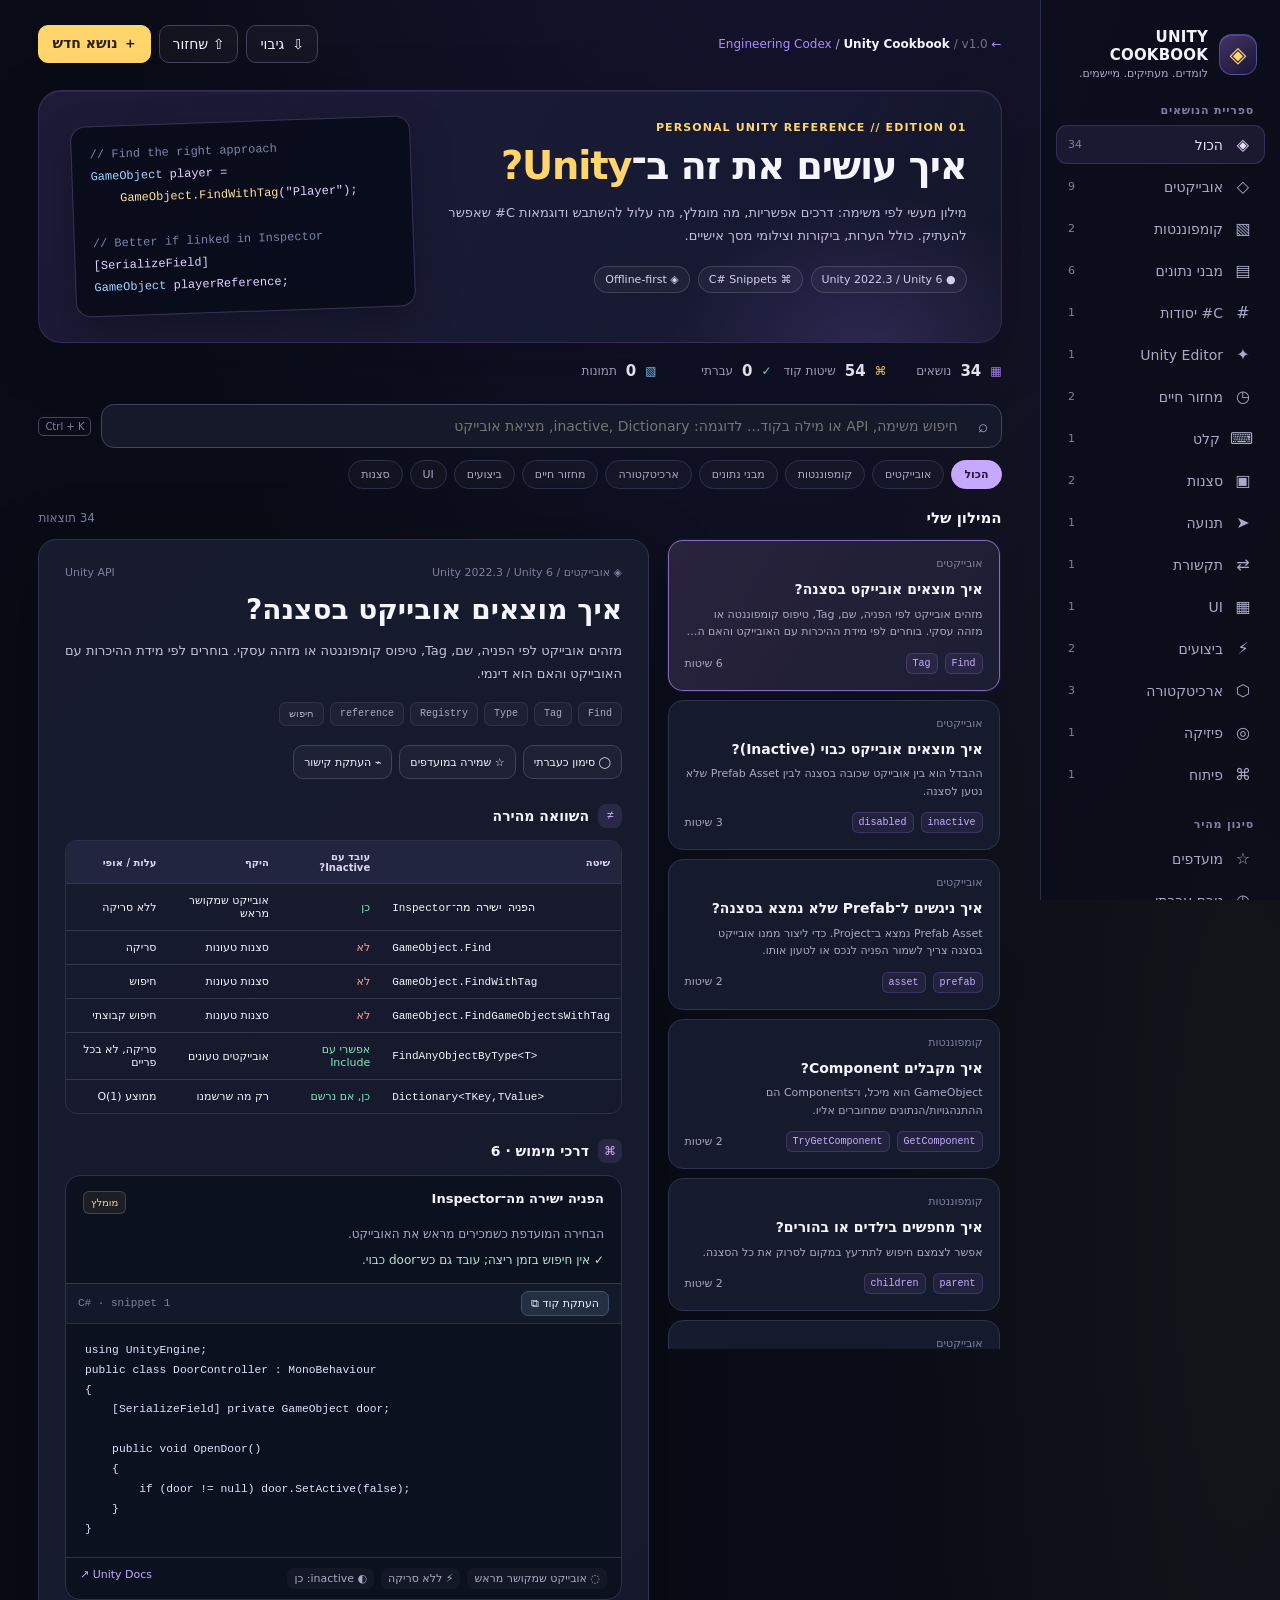
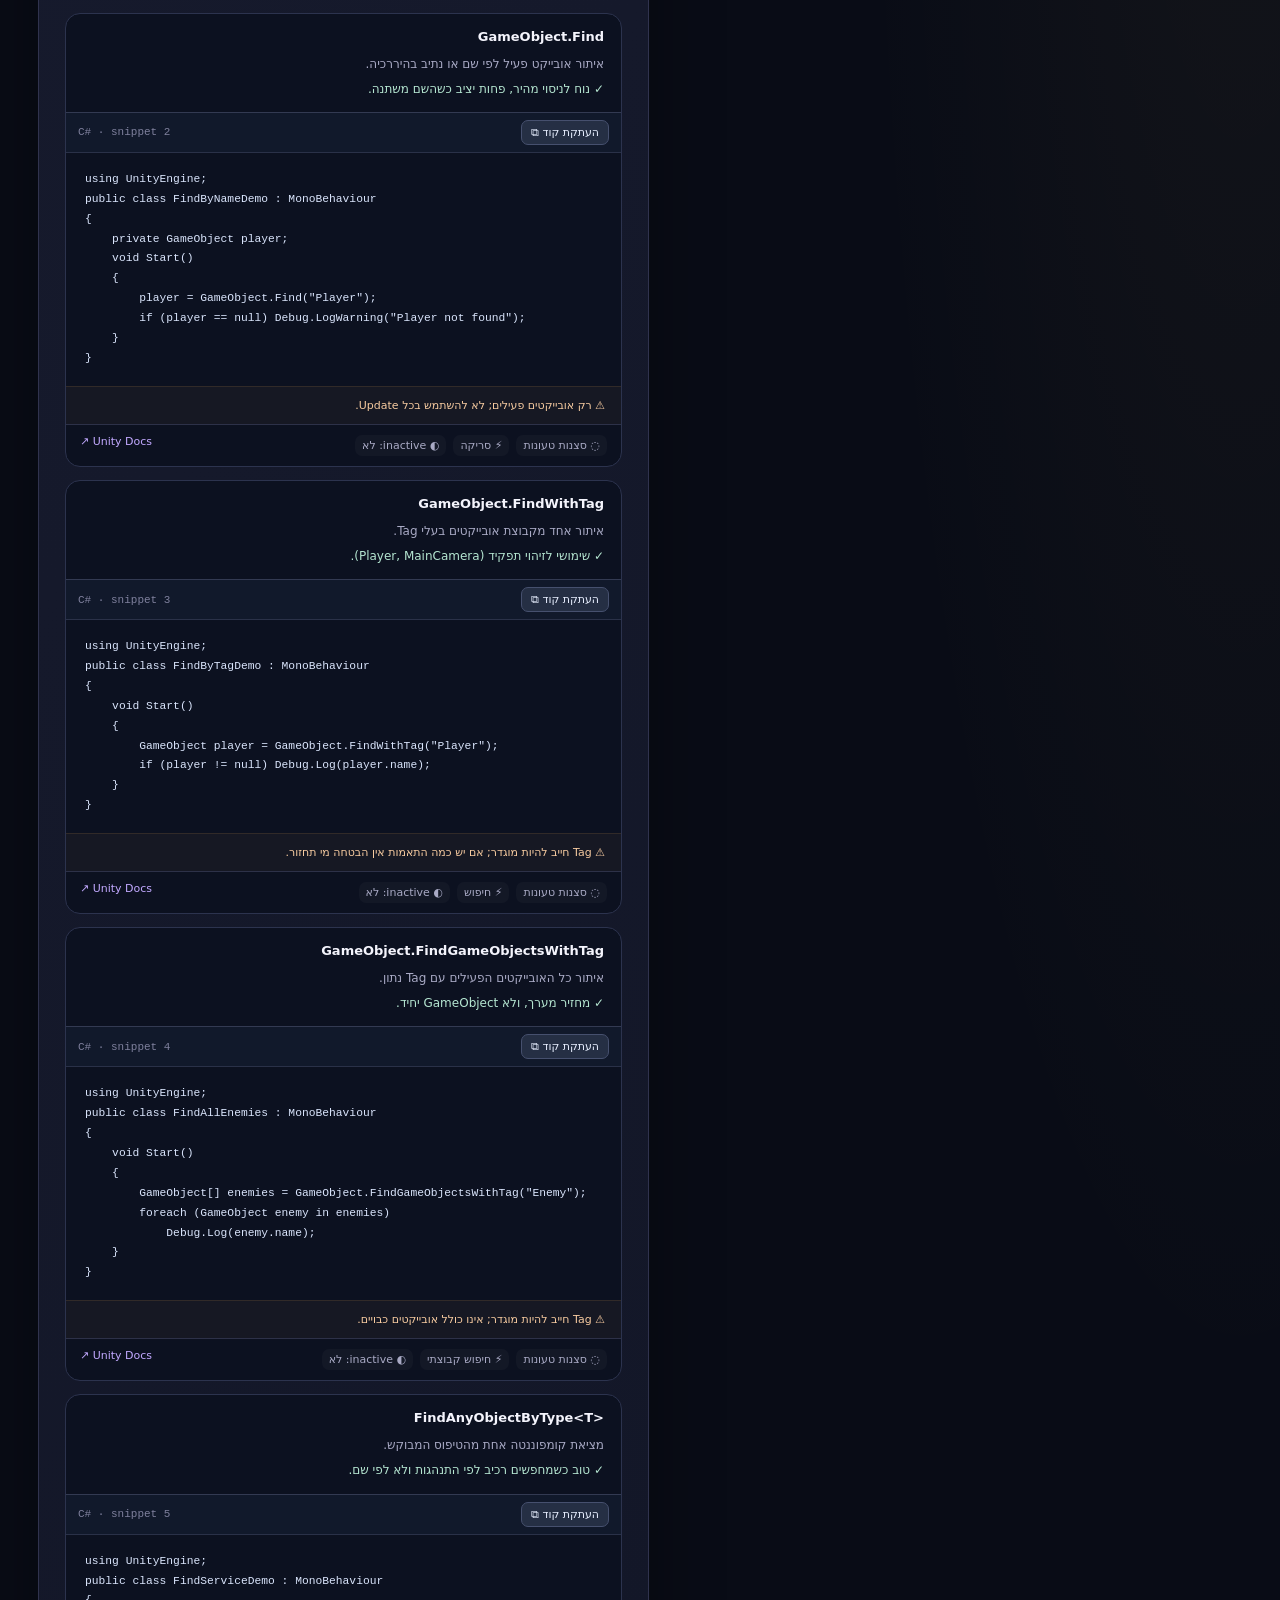
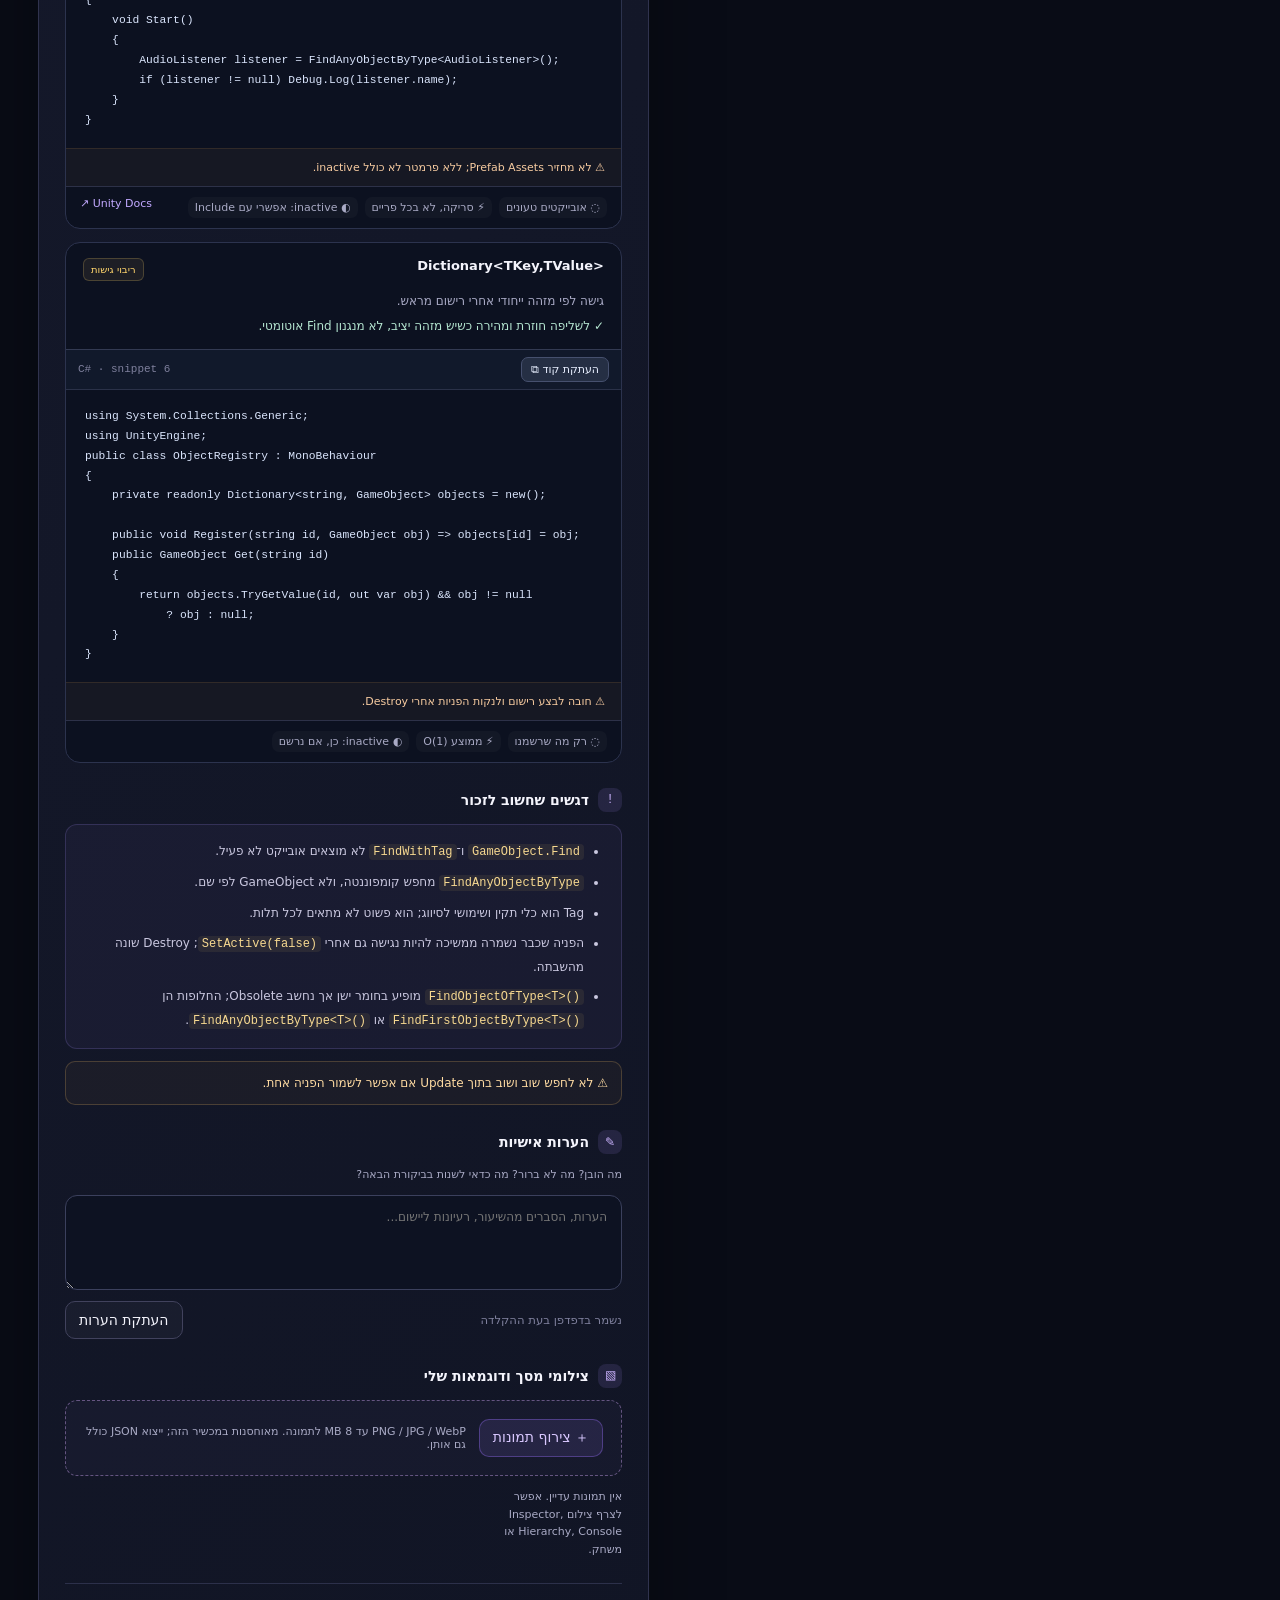
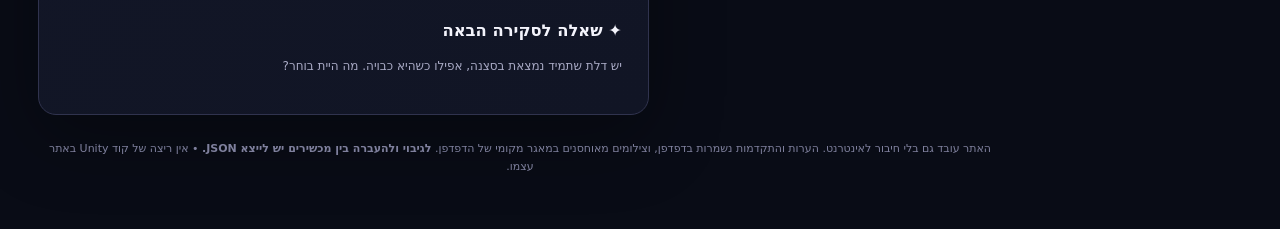
==== commit a9d4cf1c: "ux(unity): add return navigation to Engineering Codex" ====
--- a/unity-cookbook/index.html
+++ b/unity-cookbook/index.html
@@ -28,7 +28,7 @@
   <div class="sidebar-actions"><button id="exportSide" class="btn">⇩ גיבוי מלא (JSON)</button><button id="importSide" class="btn">⇧ שחזור גיבוי</button><button id="markdownSide" class="btn">≡ ייצוא Markdown</button></div>
 </aside>
 <div class="main">
-<div class="topbar"><div class="breadcrumb">הלוח שלי / <b>Unity Cookbook</b> <span style="color:#6f7390">/ v1.0</span></div><div class="top-commands"><button class="btn" id="backupTop" title="ייצוא קובץ שכולל הערות וצילומי מסך">⇩ <span>גיבוי</span></button><button class="btn" id="importTop" title="שחזור מגיבוי JSON">⇧ שחזור</button><button class="btn btn-primary" id="addTop">＋ נושא חדש</button></div></div>
+<div class="topbar"><div class="breadcrumb"><a href="../" style="color:#ad8bff;text-decoration:none">← Engineering Codex</a> / <b>Unity Cookbook</b> <span style="color:#6f7390">/ v1.0</span></div><div class="top-commands"><button class="btn" id="backupTop" title="ייצוא קובץ שכולל הערות וצילומי מסך">⇩ <span>גיבוי</span></button><button class="btn" id="importTop" title="שחזור מגיבוי JSON">⇧ שחזור</button><button class="btn btn-primary" id="addTop">＋ נושא חדש</button></div></div>
 <header class="hero"><div><div class="eyebrow">PERSONAL UNITY REFERENCE // EDITION 01</div><h1>איך עושים את זה ב־<span style="color:var(--yellow)">Unity?</span></h1><p>מילון מעשי לפי משימה: דרכים אפשריות, מה מומלץ, מה עלול להשתבש ודוגמאות C# שאפשר להעתיק. כולל הערות, ביקורות וצילומי מסך אישיים.</p><div class="hero-pills"><span class="pill">● Unity 2022.3 / Unity 6</span><span class="pill">⌘ C# Snippets</span><span class="pill">◈ Offline-first</span></div></div><div class="hero-code"><span class="h-comment">// Find the right approach</span>
 <span class="h-type">GameObject</span> player =
     <span class="h-fn">GameObject.FindWithTag</span>("Player");
